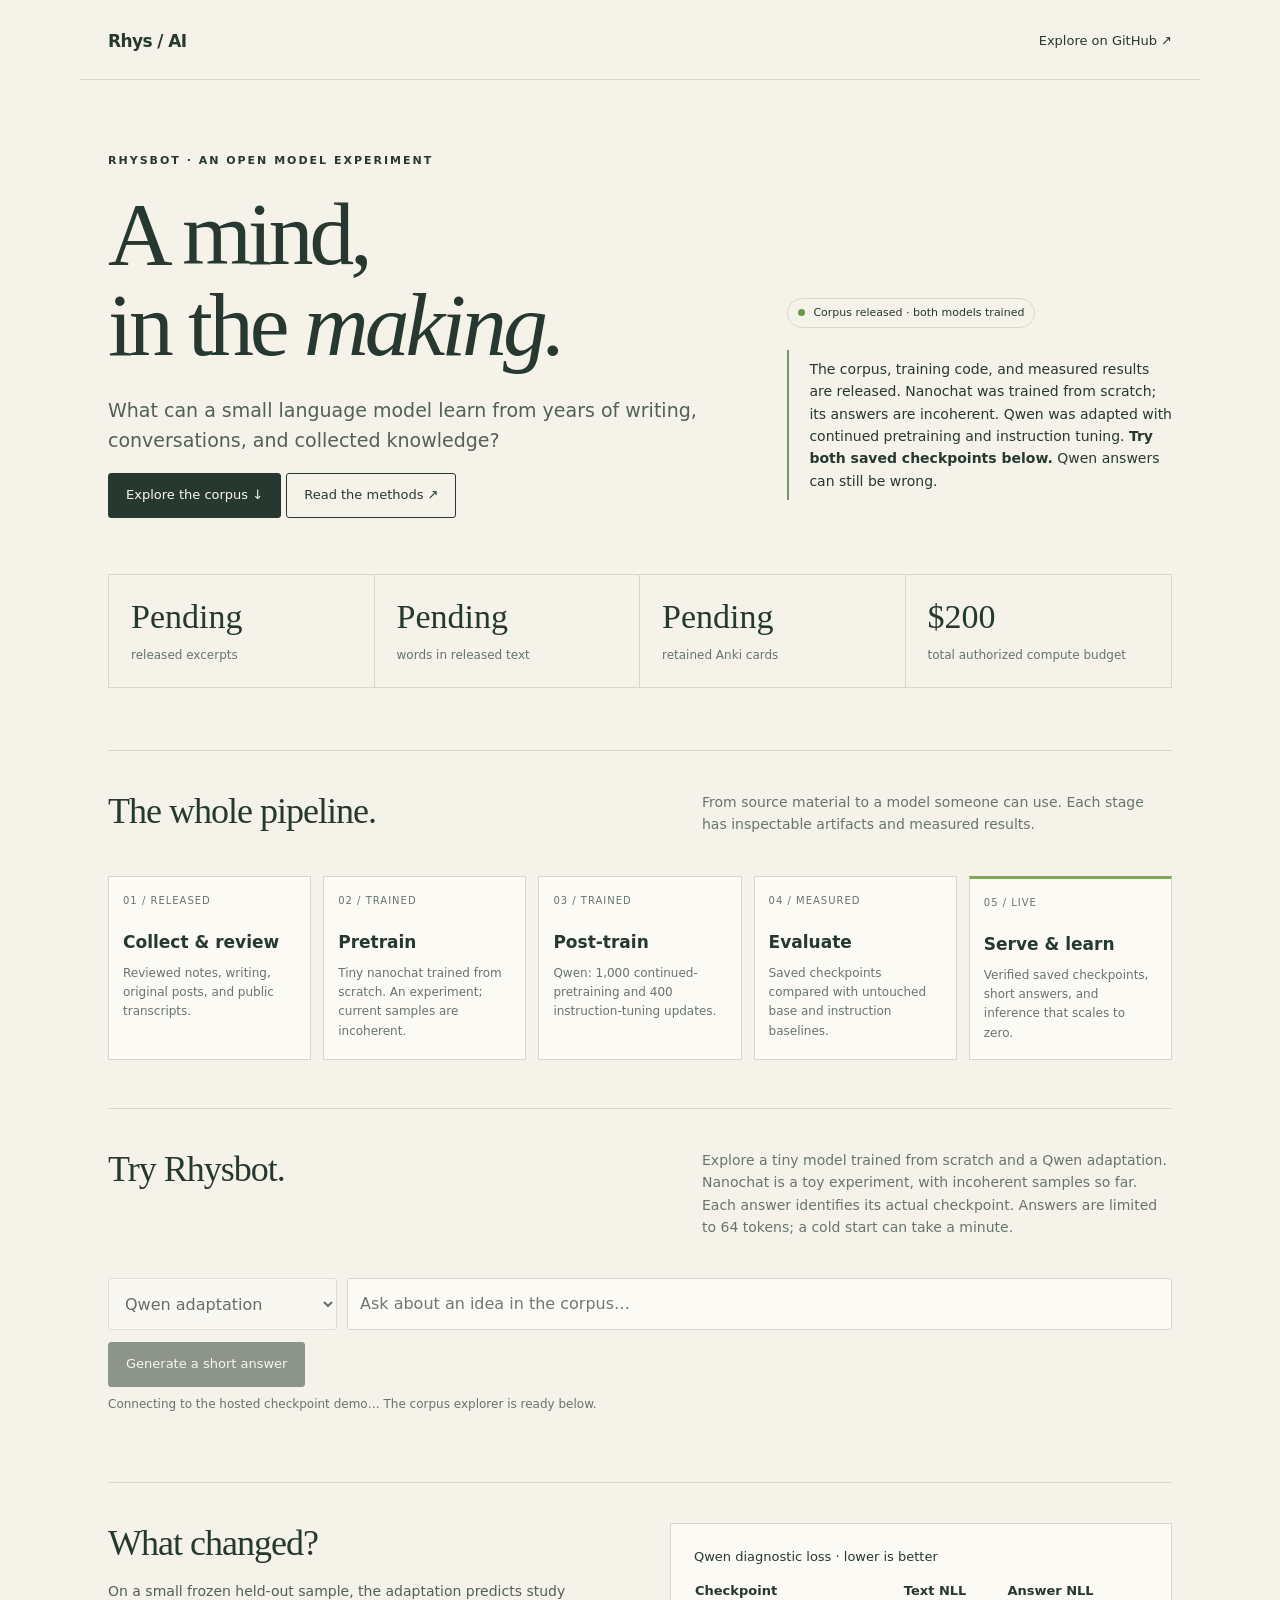
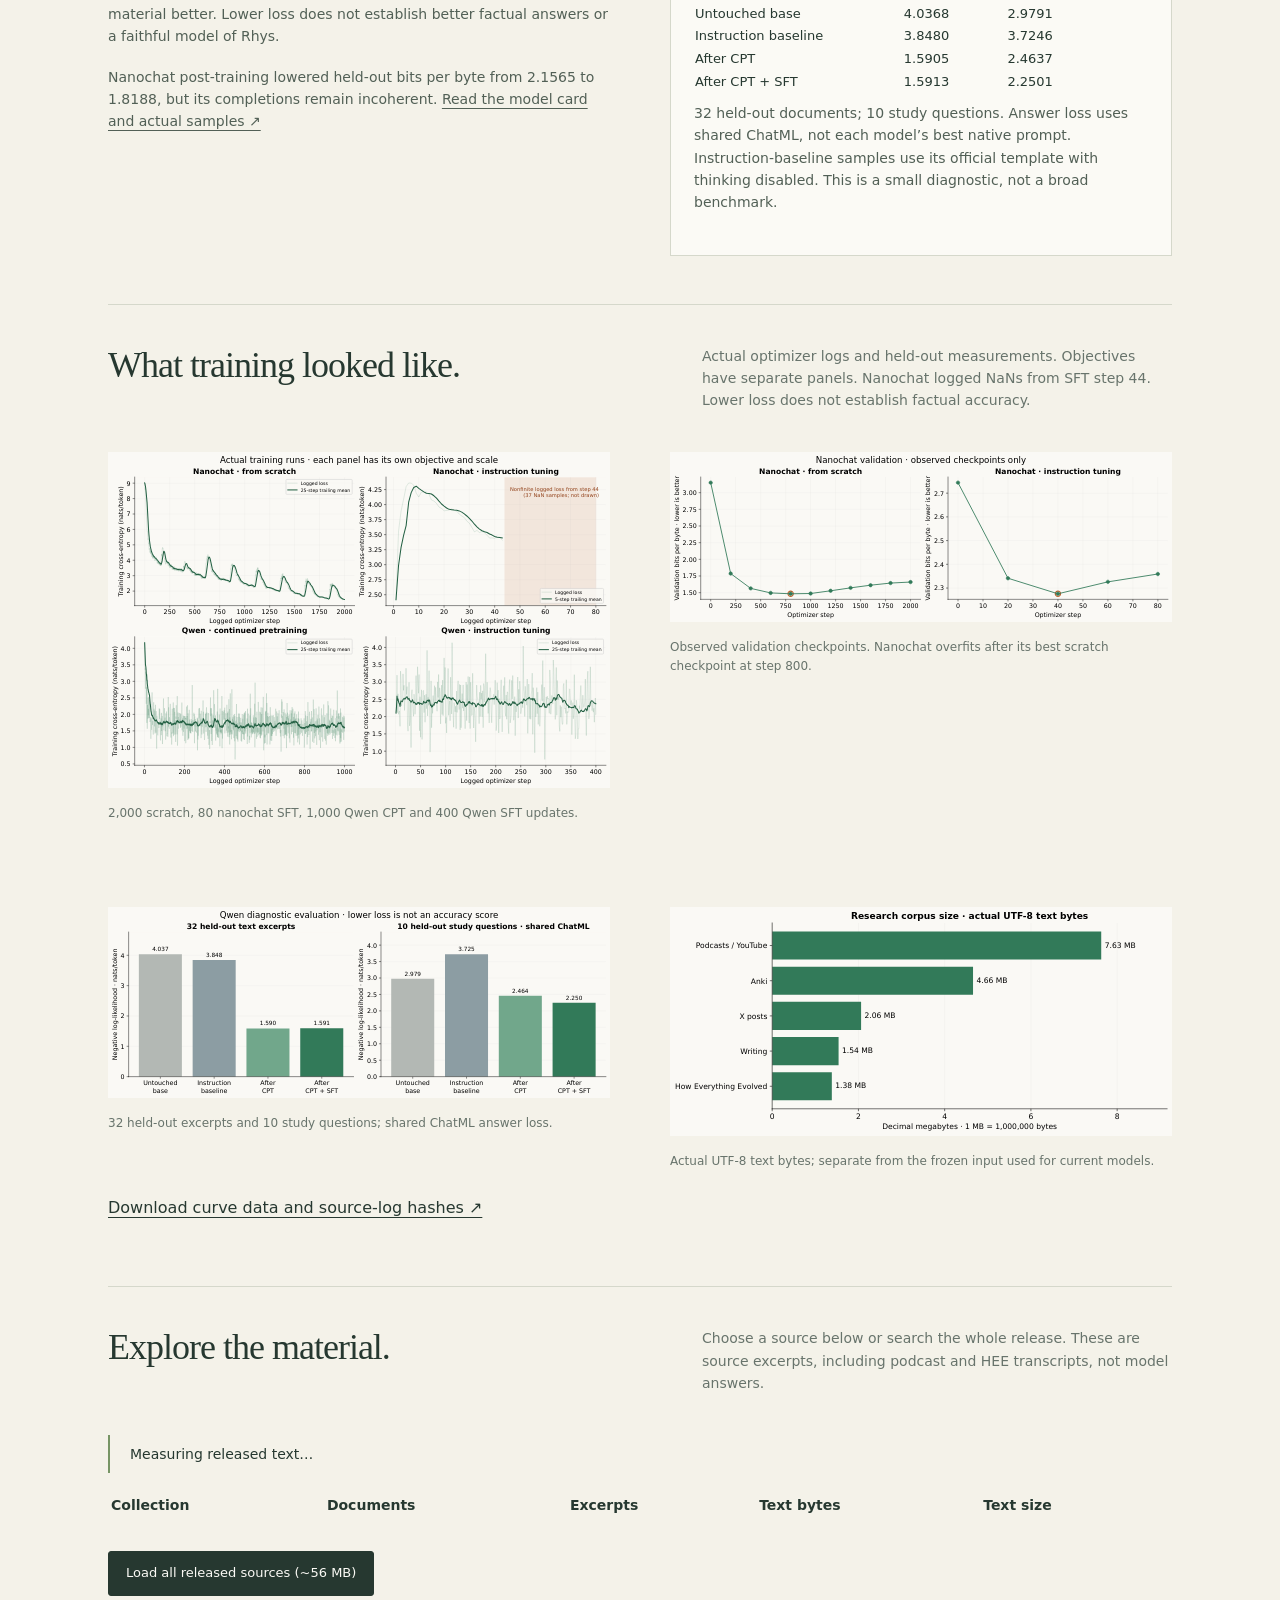
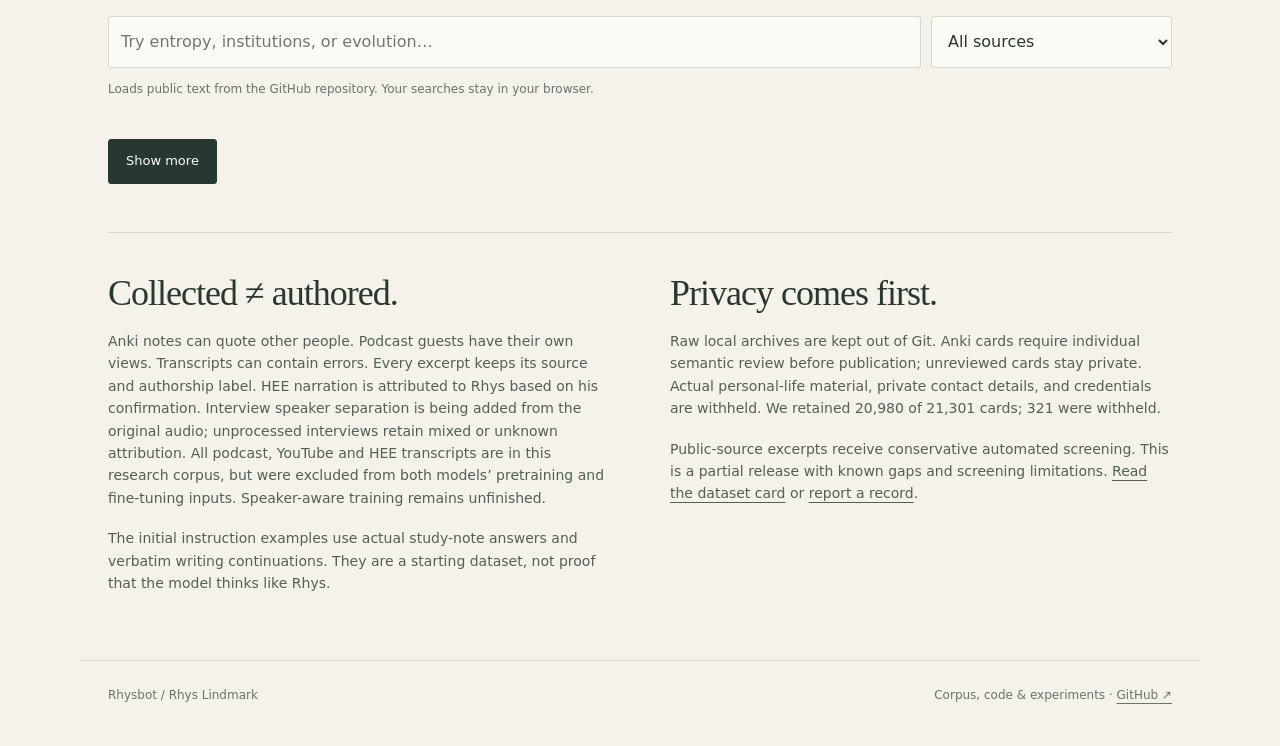
==== site/index.html @ 649ac5be "Publish actual training curves and unified corpus byte explorer" ====
<!doctype html>
<html lang="en"><head><meta charset="utf-8"><meta name="viewport" content="width=device-width,initial-scale=1"><title>Rhysbot — a mind, in the making</title><meta name="description" content="An open experiment in training a small model on Rhys Lindmark's public writing and curated knowledge. Explore the corpus, methods, and progress."><link rel="canonical" href="https://ai.rhyslindmark.com/rhysbot/"><style>
:root{--paper:#f4f2e9;--ink:#263830;--muted:#68746c;--line:#d5d8cb;--accent:#c4ef98;--white:#fbfaf5}*{box-sizing:border-box}body{margin:0;background:var(--paper);color:var(--ink);font:16px/1.6 system-ui,-apple-system,sans-serif}a{color:inherit;text-underline-offset:4px}button,input,select{font:inherit}main,nav,footer{max-width:1120px;margin:auto;padding:0 28px}nav{display:flex;align-items:center;justify-content:space-between;padding-top:28px;padding-bottom:24px;border-bottom:1px solid var(--line)}nav a{text-decoration:none;font-size:13px}nav .brand{font-size:17px;font-weight:700;letter-spacing:-.6px}.eyebrow{font-size:11px;letter-spacing:2px;font-weight:650;text-transform:uppercase}.hero{padding:72px 0 44px;display:grid;grid-template-columns:1.6fr 1fr;gap:64px;align-items:end}h1{font:clamp(54px,7vw,96px)/1.02 Georgia,serif;letter-spacing:-4px;margin:18px 0 24px;font-weight:400}h1 em{font-weight:400}h2{font:36px/1.15 Georgia,serif;letter-spacing:-1px;margin:0 0 16px}h3{font-size:17px;margin:0 0 8px}p{margin:0 0 18px}.intro{font-size:19px;max-width:600px;color:#526056}.note{border-left:2px solid #779565;padding:8px 0 8px 20px;font-size:14px}.pill{display:inline-flex;align-items:center;gap:8px;border:1px solid var(--line);padding:5px 10px;border-radius:99px;font-size:11px}.dot{width:7px;height:7px;background:#68994c;border-radius:50%}.metrics{display:grid;grid-template-columns:repeat(4,1fr);border:1px solid var(--line);margin:12px 0 62px}.metric{padding:22px;border-right:1px solid var(--line)}.metric:last-child{border:0}.number{font:34px/1.2 Georgia,serif;display:block}.caption{font-size:12px;color:var(--muted);margin-top:8px;display:block}.section{border-top:1px solid var(--line);padding:40px 0 48px}.section-head{display:flex;justify-content:space-between;gap:30px;align-items:start;margin-bottom:22px}.section-head p{max-width:470px;color:var(--muted);font-size:14px}.pipeline{display:grid;grid-template-columns:repeat(5,1fr);gap:12px}.step{padding:16px 14px;background:var(--white);border:1px solid var(--line);min-height:145px}.step small{display:block;font-size:10px;letter-spacing:1px;color:var(--muted);margin-bottom:20px}.step p{font-size:12px;color:var(--muted);margin:0}.step.active{border-top:3px solid #7ea85a}.toolbar{display:flex;gap:10px;margin:20px 0 12px}input,select{background:var(--white);color:var(--ink);border:1px solid var(--line);padding:12px;border-radius:3px;min-width:0}input{flex:1}button,.button{border:1px solid var(--ink);border-radius:3px;background:var(--ink);color:var(--white);padding:11px 17px;cursor:pointer;text-decoration:none;display:inline-block;font-size:13px}button:hover,.button:hover{background:#3d5146}.button.secondary{background:transparent;color:var(--ink)}button:disabled{opacity:.5;cursor:default}.results{display:grid;grid-template-columns:repeat(2,1fr);gap:14px}.record{background:var(--white);border:1px solid var(--line);padding:23px;overflow-wrap:anywhere}.record .meta{display:flex;gap:12px;font-size:10px;text-transform:uppercase;letter-spacing:.6px;color:var(--muted);margin-bottom:12px}.record p{font-size:14px;white-space:pre-line}.record .source{font-size:12px}.record details{font-size:12px;color:var(--muted)}.status{font-size:12px;color:var(--muted);margin:8px 0 20px}.two-col{display:grid;grid-template-columns:1fr 1fr;gap:60px}.two-col p,.two-col li{font-size:14px;color:#526056}ul{padding-left:20px}footer{padding-top:25px;padding-bottom:40px;border-top:1px solid var(--line);font-size:12px;color:var(--muted);display:flex;justify-content:space-between;gap:20px}:focus-visible{outline:3px solid #91b573;outline-offset:3px}@media(max-width:700px){main,nav,footer{padding-left:20px;padding-right:20px}.hero{grid-template-columns:1fr;gap:24px;padding-top:40px}h1{letter-spacing:-2.5px}.metrics{grid-template-columns:1fr 1fr;margin-bottom:40px}.metric:nth-child(2){border:0}.metric:nth-child(-n+2){border-bottom:1px solid var(--line)}.pipeline{grid-template-columns:1fr 1fr}.section-head,.two-col{display:block}.two-col>div+div{margin-top:28px}.results{grid-template-columns:1fr}.toolbar{flex-wrap:wrap}.toolbar input{flex-basis:100%}.step{min-height:120px}.section{padding-top:30px}footer{flex-direction:column}}
</style></head><body>
<nav><a class="brand" href="https://ai.rhyslindmark.com/">Rhys / AI</a><a href="https://github.com/Rhys-Lindmark/rhysbot">Explore on GitHub ↗</a></nav>
<main>
<section class="hero"><div><div class="eyebrow">Rhysbot · an open model experiment</div><h1>A mind,<br>in the <em>making.</em></h1><p class="intro">What can a small language model learn from years of writing, conversations, and collected knowledge?</p><a class="button" href="#corpus">Explore the corpus ↓</a> <a class="button secondary" href="https://github.com/Rhys-Lindmark/rhysbot/blob/main/docs/DATASET_CARD.md">Read the methods ↗</a></div><div><span class="pill"><span class="dot"></span> Corpus released · both models trained</span><p class="note" style="margin-top:22px">The corpus, training code, and measured results are released. Nanochat was trained from scratch; its answers are incoherent. Qwen was adapted with continued pretraining and instruction tuning. <strong>Try both saved checkpoints below.</strong> Qwen answers can still be wrong.</p></div></section>
<div class="metrics" aria-label="Released corpus statistics"><div class="metric"><span class="number" id="records">—</span><span class="caption">released excerpts</span></div><div class="metric"><span class="number" id="words">—</span><span class="caption">words in released text</span></div><div class="metric"><span class="number" id="anki">—</span><span class="caption">retained Anki cards</span></div><div class="metric"><span class="number">$200</span><span class="caption">total authorized compute budget</span></div></div>
<section class="section"><div class="section-head"><h2>The whole pipeline.</h2><p>From source material to a model someone can use. Each stage has inspectable artifacts and measured results.</p></div><div class="pipeline"><div class="step"><small>01 / RELEASED</small><h3>Collect & review</h3><p>Reviewed notes, writing, original posts, and public transcripts.</p></div><div class="step"><small>02 / TRAINED</small><h3>Pretrain</h3><p>Tiny nanochat trained from scratch. An experiment; current samples are incoherent.</p></div><div class="step"><small>03 / TRAINED</small><h3>Post-train</h3><p>Qwen: 1,000 continued-pretraining and 400 instruction-tuning updates.</p></div><div class="step"><small>04 / MEASURED</small><h3>Evaluate</h3><p>Saved checkpoints compared with untouched base and instruction baselines.</p></div><div class="step active"><small>05 / LIVE</small><h3>Serve & learn</h3><p>Verified saved checkpoints, short answers, and inference that scales to zero.</p></div></div></section>
<section class="section" id="rhysbot-demo"><div class="section-head"><h2>Try Rhysbot.</h2><p>Explore a tiny model trained from scratch and a Qwen adaptation. Nanochat is a toy experiment, with incoherent samples so far. Each answer identifies its actual checkpoint. Answers are limited to 64 tokens; a cold start can take a minute.</p></div><form id="demo-form"><div class="toolbar"><select id="demo-model" aria-label="Choose model" disabled><option value="qwen">Qwen adaptation</option><option value="nanochat">Nanochat from scratch</option></select><input id="demo-prompt" aria-label="Your question for Rhysbot" placeholder="Ask about an idea in the corpus…" disabled></div><div id="rhysbot-verification"></div><button id="demo-send" type="submit" disabled>Generate a short answer</button></form><p id="demo-status" class="status" role="status" aria-live="polite">Connecting to the hosted checkpoint demo… The corpus explorer is ready below.</p><article id="demo-result" class="record" hidden><p id="demo-answer"></p><p id="demo-identity" class="caption"></p><details><summary>Checkpoint &amp; timing</summary><p id="demo-provenance"></p></details></article></section>
<section class="section two-col" id="evaluation"><div><h2>What changed?</h2><p>On a small frozen held-out sample, the adaptation predicts study material better. Lower loss does not establish better factual answers or a faithful model of Rhys.</p><p>Nanochat post-training lowered held-out bits per byte from 2.1565 to 1.8188, but its completions remain incoherent. <a href="https://github.com/Rhys-Lindmark/rhysbot/blob/main/docs/MODEL_CARD.md">Read the model card and actual samples ↗</a></p></div><div class="record"><table style="width:100%;text-align:left;border-collapse:collapse;font-size:13px"><caption style="text-align:left;margin-bottom:12px">Qwen diagnostic loss · lower is better</caption><thead><tr><th>Checkpoint</th><th>Text NLL</th><th>Answer NLL</th></tr></thead><tbody><tr><td>Untouched base</td><td>4.0368</td><td>2.9791</td></tr><tr><td>Instruction baseline</td><td>3.8480</td><td>3.7246</td></tr><tr><td>After CPT</td><td>1.5905</td><td>2.4637</td></tr><tr><td>After CPT + SFT</td><td>1.5913</td><td>2.2501</td></tr></tbody></table><p class="caption">32 held-out documents; 10 study questions. Answer loss uses shared ChatML, not each model’s best native prompt. Instruction-baseline samples use its official template with thinking disabled. This is a small diagnostic, not a broad benchmark.</p></div></section>
<section class="section" id="training-graphs"><div class="section-head"><h2>What training looked like.</h2><p>Actual optimizer logs and held-out measurements. Objectives have separate panels. Nanochat logged NaNs from SFT step 44. Lower loss does not establish factual accuracy.</p></div><div class="two-col"><figure style="margin:0 0 24px"><a href="charts/training-loss.svg"><img src="charts/training-loss.svg" alt="Actual training loss across scratch, continued pretraining and instruction tuning" loading="lazy" style="width:100%;height:auto"></a><figcaption class="caption">2,000 scratch, 80 nanochat SFT, 1,000 Qwen CPT and 400 Qwen SFT updates.</figcaption></figure><figure style="margin:0 0 24px"><a href="charts/nanochat-validation.svg"><img src="charts/nanochat-validation.svg" alt="Nanochat validation loss worsening after step 800" loading="lazy" style="width:100%;height:auto"></a><figcaption class="caption">Observed validation checkpoints. Nanochat overfits after its best scratch checkpoint at step 800.</figcaption></figure><figure style="margin:0 0 24px"><a href="charts/qwen-evaluation.svg"><img src="charts/qwen-evaluation.svg" alt="Qwen held-out prediction losses across four checkpoints" loading="lazy" style="width:100%;height:auto"></a><figcaption class="caption">32 held-out excerpts and 10 study questions; shared ChatML answer loss.</figcaption></figure><figure style="margin:0 0 24px"><a href="charts/corpus-bytes.svg"><img src="charts/corpus-bytes.svg" alt="Research corpus size by collection" loading="lazy" style="width:100%;height:auto"></a><figcaption class="caption">Actual UTF-8 text bytes; separate from the frozen input used for current models.</figcaption></figure></div><p><a href="https://github.com/Rhys-Lindmark/rhysbot/blob/main/results/training-curves.json">Download curve data and source-log hashes ↗</a></p></section><section class="section" id="corpus"><div class="section-head"><h2>Explore the material.</h2><p>Choose a source below or search the whole release. These are source excerpts, including podcast and HEE transcripts, not model answers.</p></div><p id="corpus-byte-summary" class="note">Measuring released text…</p><div style="overflow-x:auto"><table style="width:100%;text-align:left;font-size:14px"><thead><tr><th>Collection</th><th>Documents</th><th>Excerpts</th><th>Text bytes</th><th>Text size</th></tr></thead><tbody id="corpus-byte-table"></tbody></table></div><div id="source-links" class="toolbar" style="flex-wrap:wrap" aria-label="Browse corpus by source"></div><button id="load">Load all released sources (~56 MB)</button><div class="toolbar"><input id="query" type="search" aria-label="Search released corpus" placeholder="Try entropy, institutions, or evolution…" disabled><select id="source" aria-label="Filter by source"><option value="">All sources</option><option value="anki">Anki</option><option value="writing">Writing</option><option value="hee">How Everything Evolved</option><option value="podcasts_youtube">Podcasts / YouTube</option><option value="x">X posts</option></select></div><p id="search-status" class="status" role="status" aria-live="polite">Loads public text from the GitHub repository. Your searches stay in your browser.</p><div id="results" class="results"></div><button id="more" hidden style="margin-top:20px">Show more</button></section>
<section class="section two-col"><div><h2>Collected ≠ authored.</h2><p>Anki notes can quote other people. Podcast guests have their own views. Transcripts can contain errors. Every excerpt keeps its source and authorship label. HEE narration is attributed to Rhys based on his confirmation. Interview speaker separation is being added from the original audio; unprocessed interviews retain mixed or unknown attribution. All podcast, YouTube and HEE transcripts are in this research corpus, but were excluded from both models’ pretraining and fine-tuning inputs. Speaker-aware training remains unfinished.</p><p>The initial instruction examples use actual study-note answers and verbatim writing continuations. They are a starting dataset, not proof that the model thinks like Rhys.</p></div><div><h2>Privacy comes first.</h2><p>Raw local archives are kept out of Git. Anki cards require individual semantic review before publication; unreviewed cards stay private. Actual personal-life material, private contact details, and credentials are withheld. We retained 20,980 of 21,301 cards; 321 were withheld.</p><p>Public-source excerpts receive conservative automated screening. This is a partial release with known gaps and screening limitations. <a href="https://github.com/Rhys-Lindmark/rhysbot/blob/main/docs/DATASET_CARD.md">Read the dataset card</a> or <a href="https://github.com/Rhys-Lindmark/rhysbot/issues">report a record</a>.</p></div></section>
</main><footer><span>Rhysbot / Rhys Lindmark</span><span>Corpus, code & experiments · <a href="https://github.com/Rhys-Lindmark/rhysbot">GitHub ↗</a></span></footer>
<script type="module">
const base='https://raw.githubusercontent.com/Rhys-Lindmark/rhysbot/main/data/public/';
const $=s=>document.querySelector(s),format=n=>new Intl.NumberFormat('en-US').format(n);
fetch(base+'stats.json').then(r=>{if(!r.ok)throw Error('stats');return r.json()}).then(s=>{$('#corpus-byte-summary').textContent=format(s.text_utf8_bytes)+' UTF-8 text bytes ('+megabytes(s.text_utf8_bytes)+'). Download: '+format(s.corpus_jsonl_bytes)+' JSONL bytes ('+megabytes(s.corpus_jsonl_bytes)+'), including metadata. Media and model weights are separate. 1 MB = 1,000,000 bytes.';for(const type of sourceOrder){const m=s.collection_metrics?.[type];if(!m)continue;const tr=document.createElement('tr');for(const value of [names[type],format(m.documents),format(m.excerpts),format(m.text_utf8_bytes),megabytes(m.text_utf8_bytes)])addText(tr,'td',value);$('#corpus-byte-table').append(tr)}$('#records').textContent=format(s.records);$('#words').textContent=format(s.words);$('#anki').textContent=format(s.retained_anki_cards_before_text_deduplication??s.by_source.anki??0);for(const type of sourceOrder){const a=addText($('#source-links'),'a',names[type]+' · '+megabytes(s.collection_metrics?.[type]?.text_utf8_bytes||0),'button secondary');a.href='?source='+encodeURIComponent(type)+'#corpus';a.addEventListener('click',event=>{if(event.button!==0||event.metaKey||event.ctrlKey||event.shiftKey||event.altKey)return;event.preventDefault();$('#source').value=type;updateSourceURL();loadCorpus();$('#corpus').scrollIntoView({block:'start'})})}for(const option of $('#source').options)if(option.value in names)option.textContent=names[option.value]+' · '+megabytes(s.collection_metrics?.[option.value]?.text_utf8_bytes||0)}).catch(()=>{$('#records').textContent='Pending';$('#words').textContent='Pending';$('#anki').textContent='Pending'});
let rows=[],matches=[],shown=0,loadingCorpus=null;
const names={anki:'Anki',writing:'Writing',hee:'How Everything Evolved',podcasts_youtube:'Podcasts / YouTube',x:'X posts'};
const sourceNames={anki:'Anki',substack:'Substack',linked_writing:'Linked writing',hee_transcript:'HEE narration',youtube_transcript:'YouTube captions',podcast_transcript:'Podcast audio ASR',x:'X'};
const sourceAliases={substack:'writing',linked_writing:'writing',hee_transcript:'hee',youtube_transcript:'podcasts_youtube',podcast_transcript:'podcasts_youtube',anki:'anki',x:'x'};
const rowCollection=r=>r.collection||sourceAliases[r.source_type];
const megabytes=n=>(n/1000000).toFixed(2)+' MB';
const sourceOrder=['writing','podcasts_youtube','hee','x','anki'];
function updateSourceURL(){const u=new URL(location.href);if($('#source').value)u.searchParams.set('source',$('#source').value);else u.searchParams.delete('source');u.hash='corpus';history.replaceState(null,'',u)}
function allSourcePreview(records){const first=new Map();for(const r of records)if(!first.has(rowCollection(r)))first.set(rowCollection(r),r);const preview=sourceOrder.filter(t=>first.has(t)).map(t=>first.get(t)),ids=new Set(preview.map(r=>r.id));return preview.concat(records.filter(r=>!ids.has(r.id)))}
function addText(parent,tag,text,cls){const n=document.createElement(tag);n.textContent=text;if(cls)n.className=cls;parent.append(n);return n}
function render(){const end=Math.min(shown+12,matches.length);for(const r of matches.slice(shown,end)){const card=document.createElement('article');card.className='record';const meta=document.createElement('div');meta.className='meta';addText(meta,'span',names[rowCollection(r)]||r.source_type);addText(meta,'span',r.published_at?.slice(0,10)||'Date unavailable');card.append(meta);addText(card,'h3',r.title);addText(card,'p',r.text.length>550?r.text.slice(0,550)+'…':r.text);if(r.text.length>550){const details=document.createElement('details');addText(details,'summary','Read full excerpt');addText(details,'p',r.text);card.append(details)}addText(card,'p',r.authorship.replaceAll('_',' ')+' · '+(sourceNames[r.source_type]||r.source_type),'caption');if(r.source_url){try{const u=new URL(r.source_url);if(['https:','http:'].includes(u.protocol)){const a=addText(card,'a','Original source ↗','source');a.href=u.href;a.target='_blank';a.rel='noopener noreferrer'}}catch{}}else addText(card,'span','Reviewed local study note','source');$('#results').append(card)}shown=end;$('#more').hidden=shown>=matches.length;$('#search-status').textContent=`${format(matches.length)} matching excerpts · showing ${format(shown)}. Searches stay in this browser.`}
function search(){const q=$('#query').value.toLowerCase().trim(),source=$('#source').value;matches=rows.filter(r=>(!source||rowCollection(r)===source)&&(!q||(r.title+' '+r.text).toLowerCase().includes(q)));if(!source)matches=allSourcePreview(matches);shown=0;$('#results').replaceChildren();render()}
async function loadCorpus(){if(rows.length){search();return}if(loadingCorpus)return loadingCorpus;const b=$('#load');b.disabled=true;b.textContent='Loading…';$('#search-status').textContent='Loading the public release (~56 MB). Then you can switch sources without downloading it again.';loadingCorpus=(async()=>{try{const response=await fetch(base+'corpus.jsonl');if(!response.ok)throw Error('HTTP '+response.status);rows=(await response.text()).trim().split('\n').filter(Boolean).map(JSON.parse);$('#query').disabled=false;b.hidden=true;search()}catch(e){b.disabled=false;b.textContent='Retry loading corpus';$('#search-status').textContent='Could not load the release. You can also download it from GitHub.'}finally{loadingCorpus=null}})();return loadingCorpus}
$('#load').addEventListener('click',loadCorpus);
let timer;$('#query').addEventListener('input',()=>{clearTimeout(timer);timer=setTimeout(search,150)});$('#source').addEventListener('change',()=>{updateSourceURL();loadCorpus()});
const rawSource=new URLSearchParams(location.search).get('source'),requestedSource=sourceAliases[rawSource]||rawSource;if(sourceOrder.includes(requestedSource)){$('#source').value=requestedSource;loadCorpus()}$('#more').addEventListener('click',render);

// Model availability comes only from the configured checkpoint backend.
let demoConfig=null,demoWidget=null,demoToken=null,demoBusy=false;
async function pollAvailability(){for(let attempt=0;attempt<3;attempt++){await new Promise(resolve=>setTimeout(resolve,10000));try{const response=await fetch('/api/rhysbot?status=1',{cache:'no-store'});if(!response.ok)break;const value=await response.json();if(value.state==='available'){$('#demo-status').textContent='The model is available. Submit your question again with a fresh verification.';return}if(value.state==='recovery_required'){$('#demo-status').textContent='The model needs an operator recovery check. Repeated retries will not help.';return}}catch{break}}$('#demo-status').textContent='Another request is still running, or availability could not be checked. Your question was not queued. Try again later.'}
function demoReady(){ $('#demo-send').disabled=demoBusy||!demoToken||!demoConfig }
function resetVerification(){demoToken=null;demoReady();if(demoWidget!==null&&window.turnstile)window.turnstile.reset(demoWidget)}
async function configureDemo(){try{const response=await fetch('/api/rhysbot',{cache:'no-store'});if(!response.ok)return;const config=await response.json();if(!Array.isArray(config.enabled_models)||!config.enabled_models.length||config.enabled_models.some(x=>!['nanochat','qwen'].includes(x))||typeof config.turnstile_site_key!=='string'||!config.turnstile_site_key)return;demoConfig=config;for(const option of $('#demo-model').options)option.disabled=!config.enabled_models.includes(option.value);$('#demo-model').value=config.enabled_models.includes('qwen')?'qwen':config.enabled_models[0];$('#demo-model').disabled=false;$('#demo-prompt').disabled=false;$('#demo-status').textContent='Questions are sent to the hosted model. This app does not store chat history. Answers may be incorrect.';const script=document.createElement('script');script.src='https://challenges.cloudflare.com/turnstile/v0/api.js?render=explicit';script.async=true;script.onload=()=>{demoWidget=window.turnstile.render('#rhysbot-verification',{sitekey:config.turnstile_site_key,action:'rhysbot_generate',callback:token=>{demoToken=token;demoReady()},'expired-callback':()=>{demoToken=null;demoReady()},'error-callback':()=>{demoToken=null;demoReady();$('#demo-status').textContent='Verification is unavailable. Please try again later.'}})};script.onerror=()=>{$('#demo-status').textContent='Verification could not load. Please try again later.'};document.head.append(script)}catch{}}
$('#demo-form').addEventListener('submit',async event=>{event.preventDefault();if(demoBusy||!demoConfig||!demoToken)return;const prompt=$('#demo-prompt').value.trim();if(!prompt||new TextEncoder().encode(prompt).length>1600){$('#demo-status').textContent='Enter a question of up to 1,600 UTF-8 bytes.';return}demoBusy=true;demoReady();$('#demo-result').hidden=true;$('#demo-status').textContent='Generating from the saved checkpoint. A cold start can take a few minutes…';const controller=new AbortController(),timeout=setTimeout(()=>controller.abort(),250000);try{const response=await fetch('/api/rhysbot',{method:'POST',headers:{'Content-Type':'application/json'},body:JSON.stringify({model:$('#demo-model').value,prompt,max_new_tokens:64,verification_token:demoToken}),signal:controller.signal});const result=await response.json();if(!response.ok||result.ok!==true){$('#demo-status').textContent=response.status===429?'The demo request limit has been reached. Please try later.':result.error==='execution_uncertain_operator_check_required'?'The model needs an operator recovery check. Repeated retries will not help.':response.status===409?'Another request is running. Checking availability; your question has not been queued…':'The model demo is unavailable. Please try again later.';if(response.status===409)await pollAvailability();return}$('#demo-answer').textContent=result.text;$('#demo-identity').textContent=result.identity;$('#demo-provenance').textContent=`${result.checkpoint_run_id} · weights ${result.weights_sha256.slice(0,12)} · ${result.output_tokens} tokens · ${result.latency_seconds.toFixed(1)} seconds`;$('#demo-result').hidden=false;$('#demo-status').textContent='Generated from the named checkpoint. Compare the answer with the original sources below.'}catch{$('#demo-status').textContent='No answer was received. The request will not be retried automatically.'}finally{clearTimeout(timeout);demoBusy=false;resetVerification()}});
configureDemo();
</script></body></html>
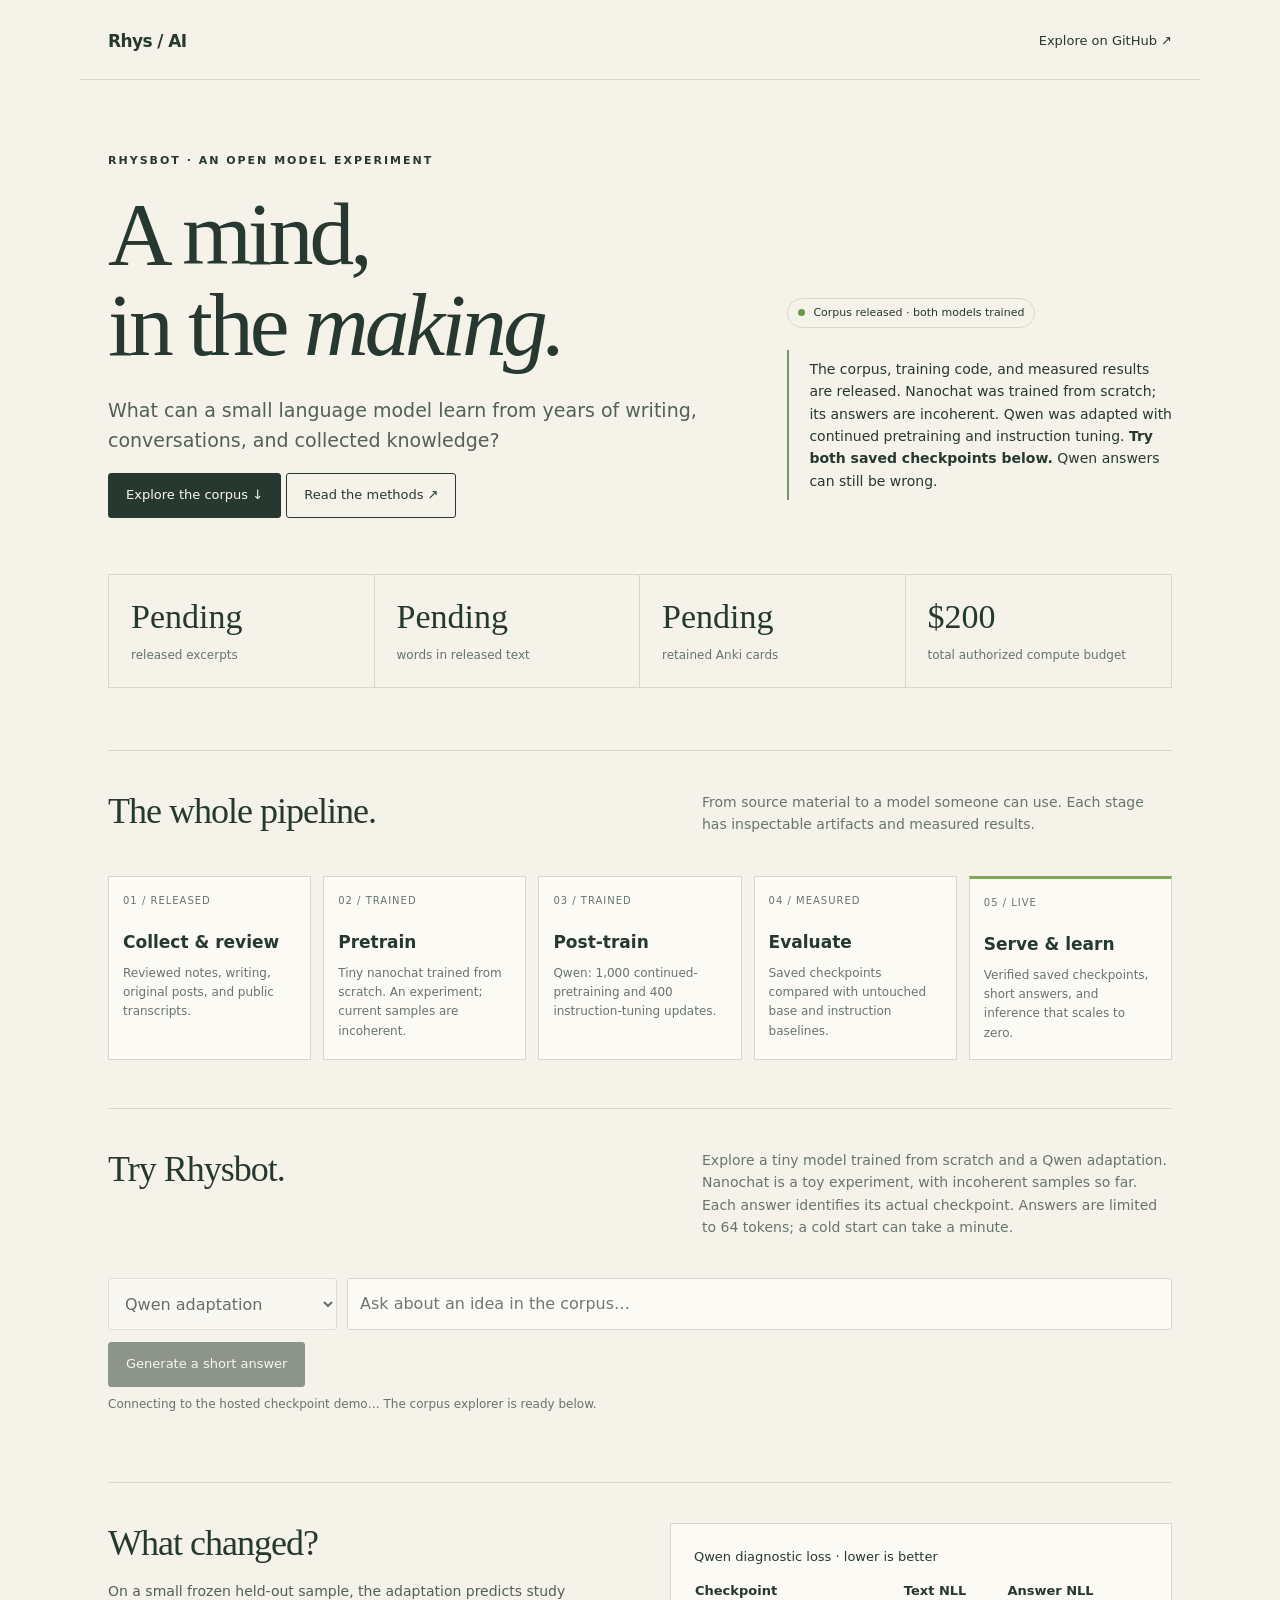
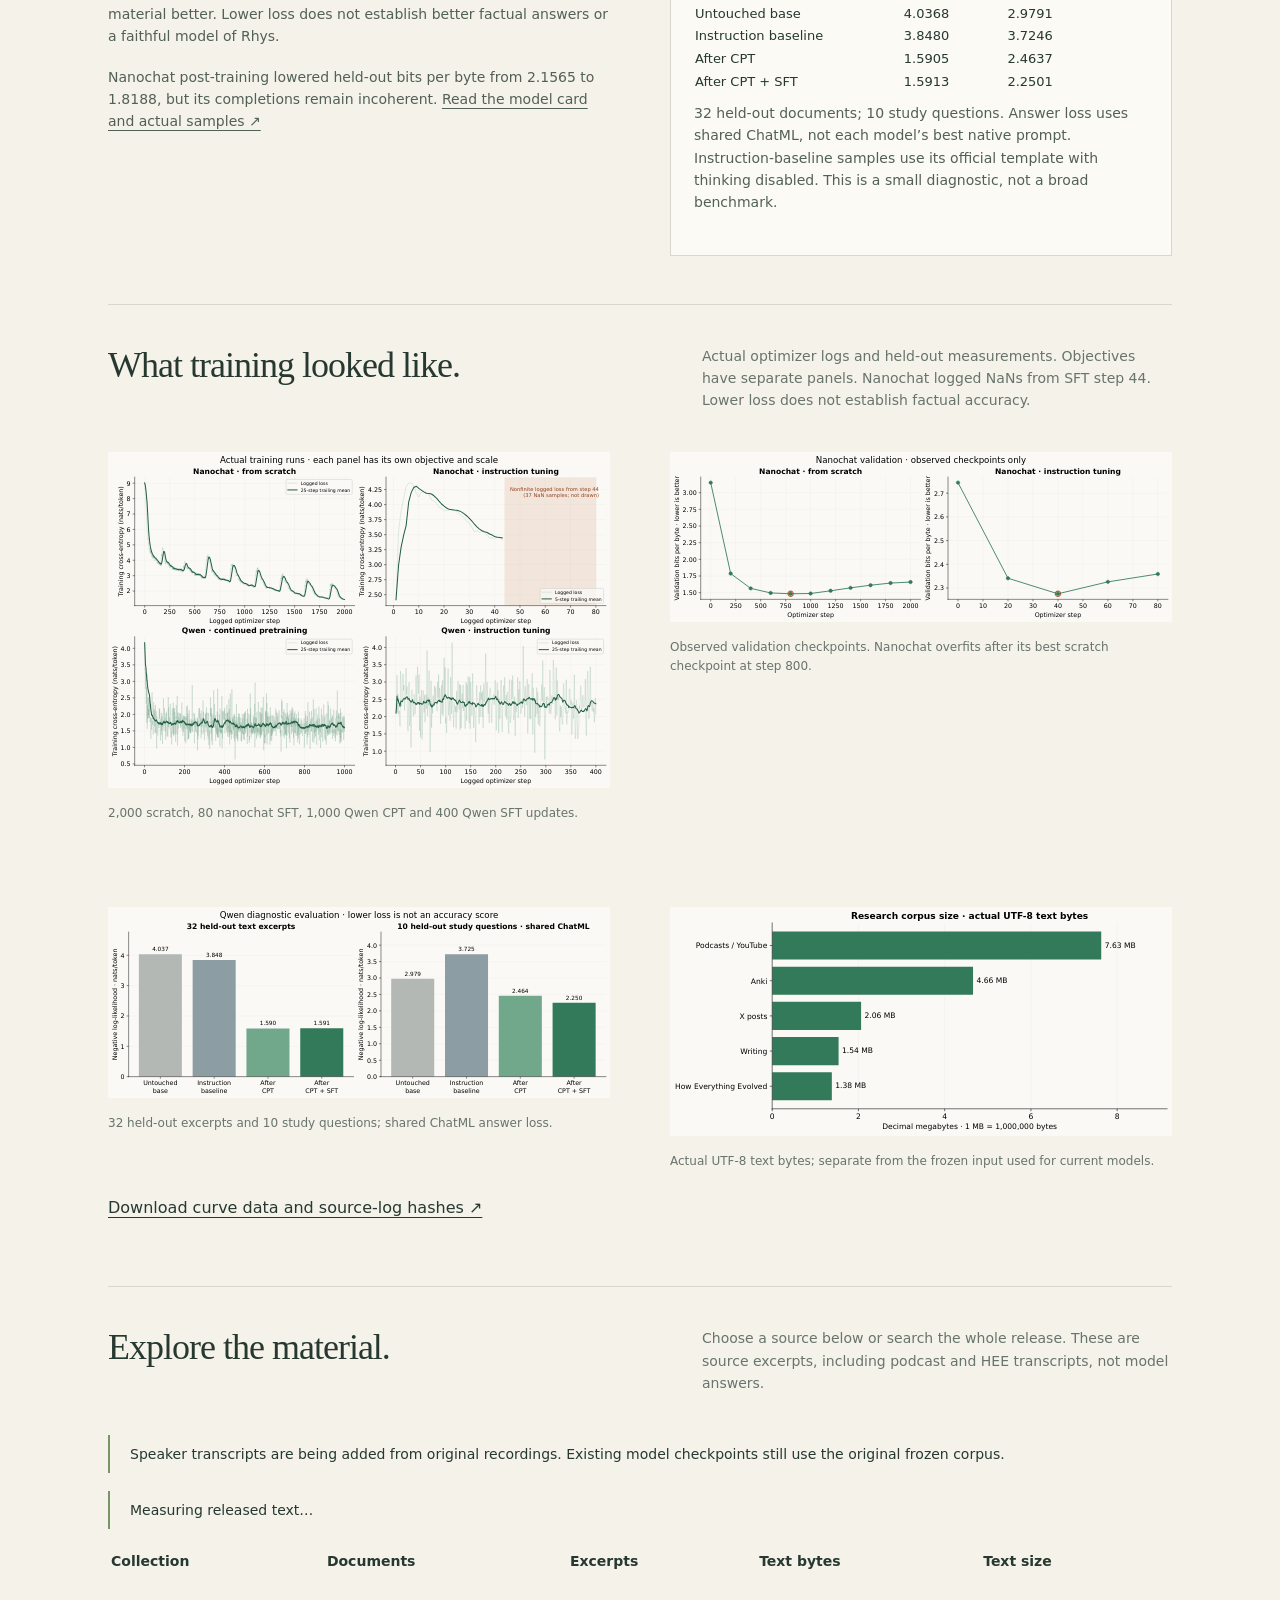
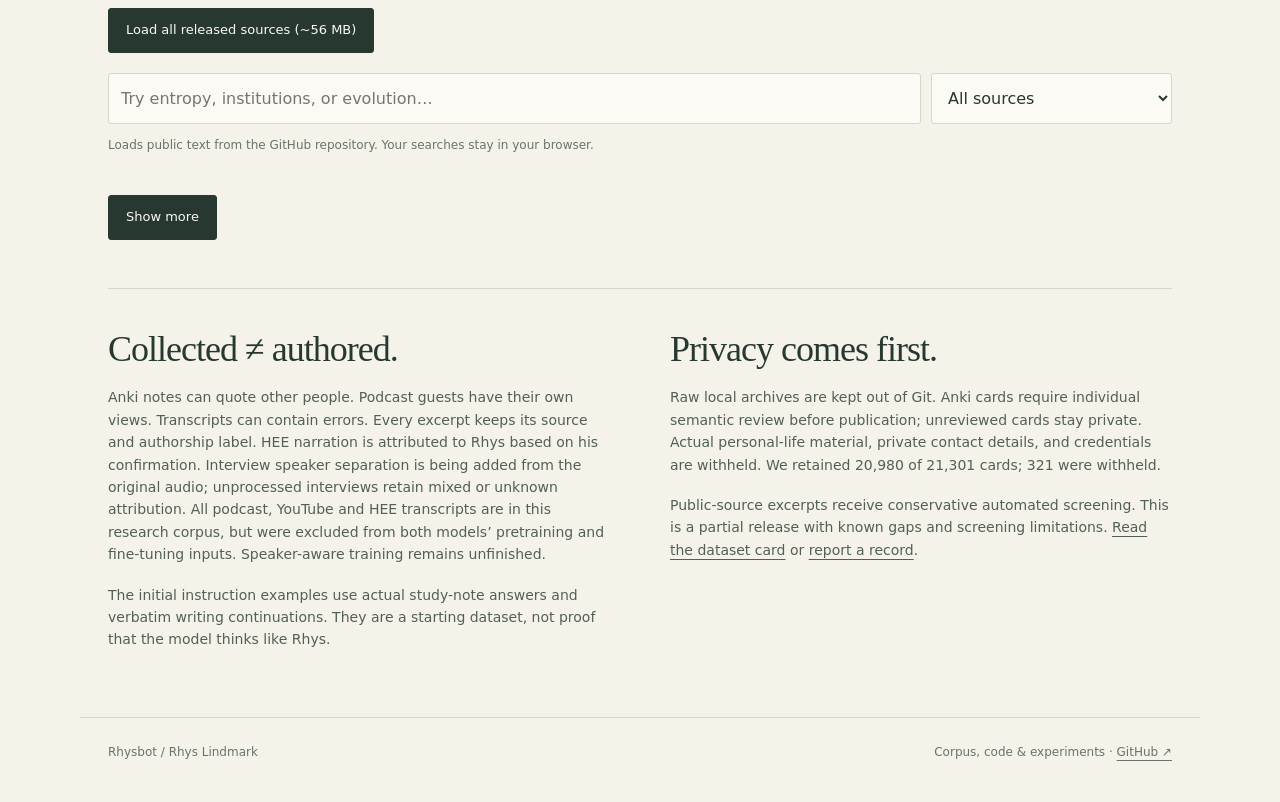
==== commit 094f8729: "Trust the provider artifact mount while rejecting staged media redirects" ====
--- a/site/index.html
+++ b/site/index.html
@@ -9,13 +9,13 @@
 <section class="section"><div class="section-head"><h2>The whole pipeline.</h2><p>From source material to a model someone can use. Each stage has inspectable artifacts and measured results.</p></div><div class="pipeline"><div class="step"><small>01 / RELEASED</small><h3>Collect & review</h3><p>Reviewed notes, writing, original posts, and public transcripts.</p></div><div class="step"><small>02 / TRAINED</small><h3>Pretrain</h3><p>Tiny nanochat trained from scratch. An experiment; current samples are incoherent.</p></div><div class="step"><small>03 / TRAINED</small><h3>Post-train</h3><p>Qwen: 1,000 continued-pretraining and 400 instruction-tuning updates.</p></div><div class="step"><small>04 / MEASURED</small><h3>Evaluate</h3><p>Saved checkpoints compared with untouched base and instruction baselines.</p></div><div class="step active"><small>05 / LIVE</small><h3>Serve & learn</h3><p>Verified saved checkpoints, short answers, and inference that scales to zero.</p></div></div></section>
 <section class="section" id="rhysbot-demo"><div class="section-head"><h2>Try Rhysbot.</h2><p>Explore a tiny model trained from scratch and a Qwen adaptation. Nanochat is a toy experiment, with incoherent samples so far. Each answer identifies its actual checkpoint. Answers are limited to 64 tokens; a cold start can take a minute.</p></div><form id="demo-form"><div class="toolbar"><select id="demo-model" aria-label="Choose model" disabled><option value="qwen">Qwen adaptation</option><option value="nanochat">Nanochat from scratch</option></select><input id="demo-prompt" aria-label="Your question for Rhysbot" placeholder="Ask about an idea in the corpus…" disabled></div><div id="rhysbot-verification"></div><button id="demo-send" type="submit" disabled>Generate a short answer</button></form><p id="demo-status" class="status" role="status" aria-live="polite">Connecting to the hosted checkpoint demo… The corpus explorer is ready below.</p><article id="demo-result" class="record" hidden><p id="demo-answer"></p><p id="demo-identity" class="caption"></p><details><summary>Checkpoint &amp; timing</summary><p id="demo-provenance"></p></details></article></section>
 <section class="section two-col" id="evaluation"><div><h2>What changed?</h2><p>On a small frozen held-out sample, the adaptation predicts study material better. Lower loss does not establish better factual answers or a faithful model of Rhys.</p><p>Nanochat post-training lowered held-out bits per byte from 2.1565 to 1.8188, but its completions remain incoherent. <a href="https://github.com/Rhys-Lindmark/rhysbot/blob/main/docs/MODEL_CARD.md">Read the model card and actual samples ↗</a></p></div><div class="record"><table style="width:100%;text-align:left;border-collapse:collapse;font-size:13px"><caption style="text-align:left;margin-bottom:12px">Qwen diagnostic loss · lower is better</caption><thead><tr><th>Checkpoint</th><th>Text NLL</th><th>Answer NLL</th></tr></thead><tbody><tr><td>Untouched base</td><td>4.0368</td><td>2.9791</td></tr><tr><td>Instruction baseline</td><td>3.8480</td><td>3.7246</td></tr><tr><td>After CPT</td><td>1.5905</td><td>2.4637</td></tr><tr><td>After CPT + SFT</td><td>1.5913</td><td>2.2501</td></tr></tbody></table><p class="caption">32 held-out documents; 10 study questions. Answer loss uses shared ChatML, not each model’s best native prompt. Instruction-baseline samples use its official template with thinking disabled. This is a small diagnostic, not a broad benchmark.</p></div></section>
-<section class="section" id="training-graphs"><div class="section-head"><h2>What training looked like.</h2><p>Actual optimizer logs and held-out measurements. Objectives have separate panels. Nanochat logged NaNs from SFT step 44. Lower loss does not establish factual accuracy.</p></div><div class="two-col"><figure style="margin:0 0 24px"><a href="charts/training-loss.svg"><img src="charts/training-loss.svg" alt="Actual training loss across scratch, continued pretraining and instruction tuning" loading="lazy" style="width:100%;height:auto"></a><figcaption class="caption">2,000 scratch, 80 nanochat SFT, 1,000 Qwen CPT and 400 Qwen SFT updates.</figcaption></figure><figure style="margin:0 0 24px"><a href="charts/nanochat-validation.svg"><img src="charts/nanochat-validation.svg" alt="Nanochat validation loss worsening after step 800" loading="lazy" style="width:100%;height:auto"></a><figcaption class="caption">Observed validation checkpoints. Nanochat overfits after its best scratch checkpoint at step 800.</figcaption></figure><figure style="margin:0 0 24px"><a href="charts/qwen-evaluation.svg"><img src="charts/qwen-evaluation.svg" alt="Qwen held-out prediction losses across four checkpoints" loading="lazy" style="width:100%;height:auto"></a><figcaption class="caption">32 held-out excerpts and 10 study questions; shared ChatML answer loss.</figcaption></figure><figure style="margin:0 0 24px"><a href="charts/corpus-bytes.svg"><img src="charts/corpus-bytes.svg" alt="Research corpus size by collection" loading="lazy" style="width:100%;height:auto"></a><figcaption class="caption">Actual UTF-8 text bytes; separate from the frozen input used for current models.</figcaption></figure></div><p><a href="https://github.com/Rhys-Lindmark/rhysbot/blob/main/results/training-curves.json">Download curve data and source-log hashes ↗</a></p></section><section class="section" id="corpus"><div class="section-head"><h2>Explore the material.</h2><p>Choose a source below or search the whole release. These are source excerpts, including podcast and HEE transcripts, not model answers.</p></div><p id="corpus-byte-summary" class="note">Measuring released text…</p><div style="overflow-x:auto"><table style="width:100%;text-align:left;font-size:14px"><thead><tr><th>Collection</th><th>Documents</th><th>Excerpts</th><th>Text bytes</th><th>Text size</th></tr></thead><tbody id="corpus-byte-table"></tbody></table></div><div id="source-links" class="toolbar" style="flex-wrap:wrap" aria-label="Browse corpus by source"></div><button id="load">Load all released sources (~56 MB)</button><div class="toolbar"><input id="query" type="search" aria-label="Search released corpus" placeholder="Try entropy, institutions, or evolution…" disabled><select id="source" aria-label="Filter by source"><option value="">All sources</option><option value="anki">Anki</option><option value="writing">Writing</option><option value="hee">How Everything Evolved</option><option value="podcasts_youtube">Podcasts / YouTube</option><option value="x">X posts</option></select></div><p id="search-status" class="status" role="status" aria-live="polite">Loads public text from the GitHub repository. Your searches stay in your browser.</p><div id="results" class="results"></div><button id="more" hidden style="margin-top:20px">Show more</button></section>
+<section class="section" id="training-graphs"><div class="section-head"><h2>What training looked like.</h2><p>Actual optimizer logs and held-out measurements. Objectives have separate panels. Nanochat logged NaNs from SFT step 44. Lower loss does not establish factual accuracy.</p></div><div class="two-col"><figure style="margin:0 0 24px"><a href="charts/training-loss.svg"><img src="charts/training-loss.svg" alt="Actual training loss across scratch, continued pretraining and instruction tuning" loading="lazy" style="width:100%;height:auto"></a><figcaption class="caption">2,000 scratch, 80 nanochat SFT, 1,000 Qwen CPT and 400 Qwen SFT updates.</figcaption></figure><figure style="margin:0 0 24px"><a href="charts/nanochat-validation.svg"><img src="charts/nanochat-validation.svg" alt="Nanochat validation loss worsening after step 800" loading="lazy" style="width:100%;height:auto"></a><figcaption class="caption">Observed validation checkpoints. Nanochat overfits after its best scratch checkpoint at step 800.</figcaption></figure><figure style="margin:0 0 24px"><a href="charts/qwen-evaluation.svg"><img src="charts/qwen-evaluation.svg" alt="Qwen held-out prediction losses across four checkpoints" loading="lazy" style="width:100%;height:auto"></a><figcaption class="caption">32 held-out excerpts and 10 study questions; shared ChatML answer loss.</figcaption></figure><figure style="margin:0 0 24px"><a href="charts/corpus-bytes.svg"><img src="charts/corpus-bytes.svg" alt="Research corpus size by collection" loading="lazy" style="width:100%;height:auto"></a><figcaption class="caption">Actual UTF-8 text bytes; separate from the frozen input used for current models.</figcaption></figure></div><p><a href="https://github.com/Rhys-Lindmark/rhysbot/blob/main/results/training-curves.json">Download curve data and source-log hashes ↗</a></p></section><section class="section" id="corpus"><div class="section-head"><h2>Explore the material.</h2><p>Choose a source below or search the whole release. These are source excerpts, including podcast and HEE transcripts, not model answers.</p></div><p id="speaker-coverage" class="note">Speaker transcripts are being added from original recordings. Existing model checkpoints still use the original frozen corpus.</p><p id="corpus-byte-summary" class="note">Measuring released text…</p><div style="overflow-x:auto"><table style="width:100%;text-align:left;font-size:14px"><thead><tr><th>Collection</th><th>Documents</th><th>Excerpts</th><th>Text bytes</th><th>Text size</th></tr></thead><tbody id="corpus-byte-table"></tbody></table></div><div id="source-links" class="toolbar" style="flex-wrap:wrap" aria-label="Browse corpus by source"></div><button id="load">Load all released sources (~56 MB)</button><div class="toolbar"><input id="query" type="search" aria-label="Search released corpus" placeholder="Try entropy, institutions, or evolution…" disabled><select id="source" aria-label="Filter by source"><option value="">All sources</option><option value="anki">Anki</option><option value="writing">Writing</option><option value="hee">How Everything Evolved</option><option value="podcasts_youtube">Podcasts / YouTube</option><option value="x">X posts</option></select></div><p id="search-status" class="status" role="status" aria-live="polite">Loads public text from the GitHub repository. Your searches stay in your browser.</p><div id="results" class="results"></div><button id="more" hidden style="margin-top:20px">Show more</button></section>
 <section class="section two-col"><div><h2>Collected ≠ authored.</h2><p>Anki notes can quote other people. Podcast guests have their own views. Transcripts can contain errors. Every excerpt keeps its source and authorship label. HEE narration is attributed to Rhys based on his confirmation. Interview speaker separation is being added from the original audio; unprocessed interviews retain mixed or unknown attribution. All podcast, YouTube and HEE transcripts are in this research corpus, but were excluded from both models’ pretraining and fine-tuning inputs. Speaker-aware training remains unfinished.</p><p>The initial instruction examples use actual study-note answers and verbatim writing continuations. They are a starting dataset, not proof that the model thinks like Rhys.</p></div><div><h2>Privacy comes first.</h2><p>Raw local archives are kept out of Git. Anki cards require individual semantic review before publication; unreviewed cards stay private. Actual personal-life material, private contact details, and credentials are withheld. We retained 20,980 of 21,301 cards; 321 were withheld.</p><p>Public-source excerpts receive conservative automated screening. This is a partial release with known gaps and screening limitations. <a href="https://github.com/Rhys-Lindmark/rhysbot/blob/main/docs/DATASET_CARD.md">Read the dataset card</a> or <a href="https://github.com/Rhys-Lindmark/rhysbot/issues">report a record</a>.</p></div></section>
 </main><footer><span>Rhysbot / Rhys Lindmark</span><span>Corpus, code & experiments · <a href="https://github.com/Rhys-Lindmark/rhysbot">GitHub ↗</a></span></footer>
 <script type="module">
 const base='https://raw.githubusercontent.com/Rhys-Lindmark/rhysbot/main/data/public/';
 const $=s=>document.querySelector(s),format=n=>new Intl.NumberFormat('en-US').format(n);
-fetch(base+'stats.json').then(r=>{if(!r.ok)throw Error('stats');return r.json()}).then(s=>{$('#corpus-byte-summary').textContent=format(s.text_utf8_bytes)+' UTF-8 text bytes ('+megabytes(s.text_utf8_bytes)+'). Download: '+format(s.corpus_jsonl_bytes)+' JSONL bytes ('+megabytes(s.corpus_jsonl_bytes)+'), including metadata. Media and model weights are separate. 1 MB = 1,000,000 bytes.';for(const type of sourceOrder){const m=s.collection_metrics?.[type];if(!m)continue;const tr=document.createElement('tr');for(const value of [names[type],format(m.documents),format(m.excerpts),format(m.text_utf8_bytes),megabytes(m.text_utf8_bytes)])addText(tr,'td',value);$('#corpus-byte-table').append(tr)}$('#records').textContent=format(s.records);$('#words').textContent=format(s.words);$('#anki').textContent=format(s.retained_anki_cards_before_text_deduplication??s.by_source.anki??0);for(const type of sourceOrder){const a=addText($('#source-links'),'a',names[type]+' · '+megabytes(s.collection_metrics?.[type]?.text_utf8_bytes||0),'button secondary');a.href='?source='+encodeURIComponent(type)+'#corpus';a.addEventListener('click',event=>{if(event.button!==0||event.metaKey||event.ctrlKey||event.shiftKey||event.altKey)return;event.preventDefault();$('#source').value=type;updateSourceURL();loadCorpus();$('#corpus').scrollIntoView({block:'start'})})}for(const option of $('#source').options)if(option.value in names)option.textContent=names[option.value]+' · '+megabytes(s.collection_metrics?.[option.value]?.text_utf8_bytes||0)}).catch(()=>{$('#records').textContent='Pending';$('#words').textContent='Pending';$('#anki').textContent='Pending'});
+fetch(base+'stats.json').then(r=>{if(!r.ok)throw Error('stats');return r.json()}).then(s=>{$('#corpus-byte-summary').textContent=format(s.text_utf8_bytes)+' UTF-8 text bytes ('+megabytes(s.text_utf8_bytes)+'). Download: '+format(s.corpus_jsonl_bytes)+' JSONL bytes ('+megabytes(s.corpus_jsonl_bytes)+'), including metadata. Media and model weights are separate. 1 MB = 1,000,000 bytes.';for(const type of sourceOrder){const m=s.collection_metrics?.[type];if(!m)continue;const tr=document.createElement('tr');for(const value of [names[type],format(m.documents),format(m.excerpts),format(m.text_utf8_bytes),megabytes(m.text_utf8_bytes)])addText(tr,'td',value);$('#corpus-byte-table').append(tr)}const sp=s.speaker_transcript_integration;if(sp)$('#speaker-coverage').textContent=format(sp.episodes_processed)+' speaker-separated recordings · '+format(sp.episodes_with_rhys_match)+' with a Rhys voice match · '+format(sp.episodes_anonymous_or_ambiguous)+' with anonymous or ambiguous identities. Automatic labels can be wrong. Existing checkpoints have not been retrained on this update.';$('#records').textContent=format(s.records);$('#words').textContent=format(s.words);$('#anki').textContent=format(s.retained_anki_cards_before_text_deduplication??s.by_source.anki??0);for(const type of sourceOrder){const a=addText($('#source-links'),'a',names[type]+' · '+megabytes(s.collection_metrics?.[type]?.text_utf8_bytes||0),'button secondary');a.href='?source='+encodeURIComponent(type)+'#corpus';a.addEventListener('click',event=>{if(event.button!==0||event.metaKey||event.ctrlKey||event.shiftKey||event.altKey)return;event.preventDefault();$('#source').value=type;updateSourceURL();loadCorpus();$('#corpus').scrollIntoView({block:'start'})})}for(const option of $('#source').options)if(option.value in names)option.textContent=names[option.value]+' · '+megabytes(s.collection_metrics?.[option.value]?.text_utf8_bytes||0)}).catch(()=>{$('#records').textContent='Pending';$('#words').textContent='Pending';$('#anki').textContent='Pending'});
 let rows=[],matches=[],shown=0,loadingCorpus=null;
 const names={anki:'Anki',writing:'Writing',hee:'How Everything Evolved',podcasts_youtube:'Podcasts / YouTube',x:'X posts'};
 const sourceNames={anki:'Anki',substack:'Substack',linked_writing:'Linked writing',hee_transcript:'HEE narration',youtube_transcript:'YouTube captions',podcast_transcript:'Podcast audio ASR',x:'X'};
@@ -26,7 +26,8 @@
 function updateSourceURL(){const u=new URL(location.href);if($('#source').value)u.searchParams.set('source',$('#source').value);else u.searchParams.delete('source');u.hash='corpus';history.replaceState(null,'',u)}
 function allSourcePreview(records){const first=new Map();for(const r of records)if(!first.has(rowCollection(r)))first.set(rowCollection(r),r);const preview=sourceOrder.filter(t=>first.has(t)).map(t=>first.get(t)),ids=new Set(preview.map(r=>r.id));return preview.concat(records.filter(r=>!ids.has(r.id)))}
 function addText(parent,tag,text,cls){const n=document.createElement(tag);n.textContent=text;if(cls)n.className=cls;parent.append(n);return n}
-function render(){const end=Math.min(shown+12,matches.length);for(const r of matches.slice(shown,end)){const card=document.createElement('article');card.className='record';const meta=document.createElement('div');meta.className='meta';addText(meta,'span',names[rowCollection(r)]||r.source_type);addText(meta,'span',r.published_at?.slice(0,10)||'Date unavailable');card.append(meta);addText(card,'h3',r.title);addText(card,'p',r.text.length>550?r.text.slice(0,550)+'…':r.text);if(r.text.length>550){const details=document.createElement('details');addText(details,'summary','Read full excerpt');addText(details,'p',r.text);card.append(details)}addText(card,'p',r.authorship.replaceAll('_',' ')+' · '+(sourceNames[r.source_type]||r.source_type),'caption');if(r.source_url){try{const u=new URL(r.source_url);if(['https:','http:'].includes(u.protocol)){const a=addText(card,'a','Original source ↗','source');a.href=u.href;a.target='_blank';a.rel='noopener noreferrer'}}catch{}}else addText(card,'span','Reviewed local study note','source');$('#results').append(card)}shown=end;$('#more').hidden=shown>=matches.length;$('#search-status').textContent=`${format(matches.length)} matching excerpts · showing ${format(shown)}. Searches stay in this browser.`}
+function addSpeakerLink(parent,row){if(!row.speaker_transcript_url)return;try{const u=new URL(row.speaker_transcript_url),match=/\/(podcast-[a-f0-9]{20})\.json$/.exec(u.pathname);if(u.hostname!=='raw.githubusercontent.com'||!u.pathname.startsWith('/Rhys-Lindmark/rhysbot/main/data/public/speaker-transcripts/')||!match)return;const a=addText(parent,'a','Read speaker transcript ↗','source');a.href='/rhysbot/transcript/?episode='+match[1]}catch{}}
+function render(){const end=Math.min(shown+12,matches.length);for(const r of matches.slice(shown,end)){const card=document.createElement('article');card.className='record';const meta=document.createElement('div');meta.className='meta';addText(meta,'span',names[rowCollection(r)]||r.source_type);addText(meta,'span',r.published_at?.slice(0,10)||'Date unavailable');card.append(meta);addText(card,'h3',r.title);addText(card,'p',r.text.length>550?r.text.slice(0,550)+'…':r.text);if(r.text.length>550){const details=document.createElement('details');addText(details,'summary','Read full excerpt');addText(details,'p',r.text);card.append(details)}addText(card,'p',r.authorship.replaceAll('_',' ')+' · '+(sourceNames[r.source_type]||r.source_type),'caption');addSpeakerLink(card,r);if(r.source_url){try{const u=new URL(r.source_url);if(['https:','http:'].includes(u.protocol)){const a=addText(card,'a','Original source ↗','source');a.href=u.href;a.target='_blank';a.rel='noopener noreferrer'}}catch{}}else addText(card,'span','Reviewed local study note','source');$('#results').append(card)}shown=end;$('#more').hidden=shown>=matches.length;$('#search-status').textContent=`${format(matches.length)} matching excerpts · showing ${format(shown)}. Searches stay in this browser.`}
 function search(){const q=$('#query').value.toLowerCase().trim(),source=$('#source').value;matches=rows.filter(r=>(!source||rowCollection(r)===source)&&(!q||(r.title+' '+r.text).toLowerCase().includes(q)));if(!source)matches=allSourcePreview(matches);shown=0;$('#results').replaceChildren();render()}
 async function loadCorpus(){if(rows.length){search();return}if(loadingCorpus)return loadingCorpus;const b=$('#load');b.disabled=true;b.textContent='Loading…';$('#search-status').textContent='Loading the public release (~56 MB). Then you can switch sources without downloading it again.';loadingCorpus=(async()=>{try{const response=await fetch(base+'corpus.jsonl');if(!response.ok)throw Error('HTTP '+response.status);rows=(await response.text()).trim().split('\n').filter(Boolean).map(JSON.parse);$('#query').disabled=false;b.hidden=true;search()}catch(e){b.disabled=false;b.textContent='Retry loading corpus';$('#search-status').textContent='Could not load the release. You can also download it from GitHub.'}finally{loadingCorpus=null}})();return loadingCorpus}
 $('#load').addEventListener('click',loadCorpus);
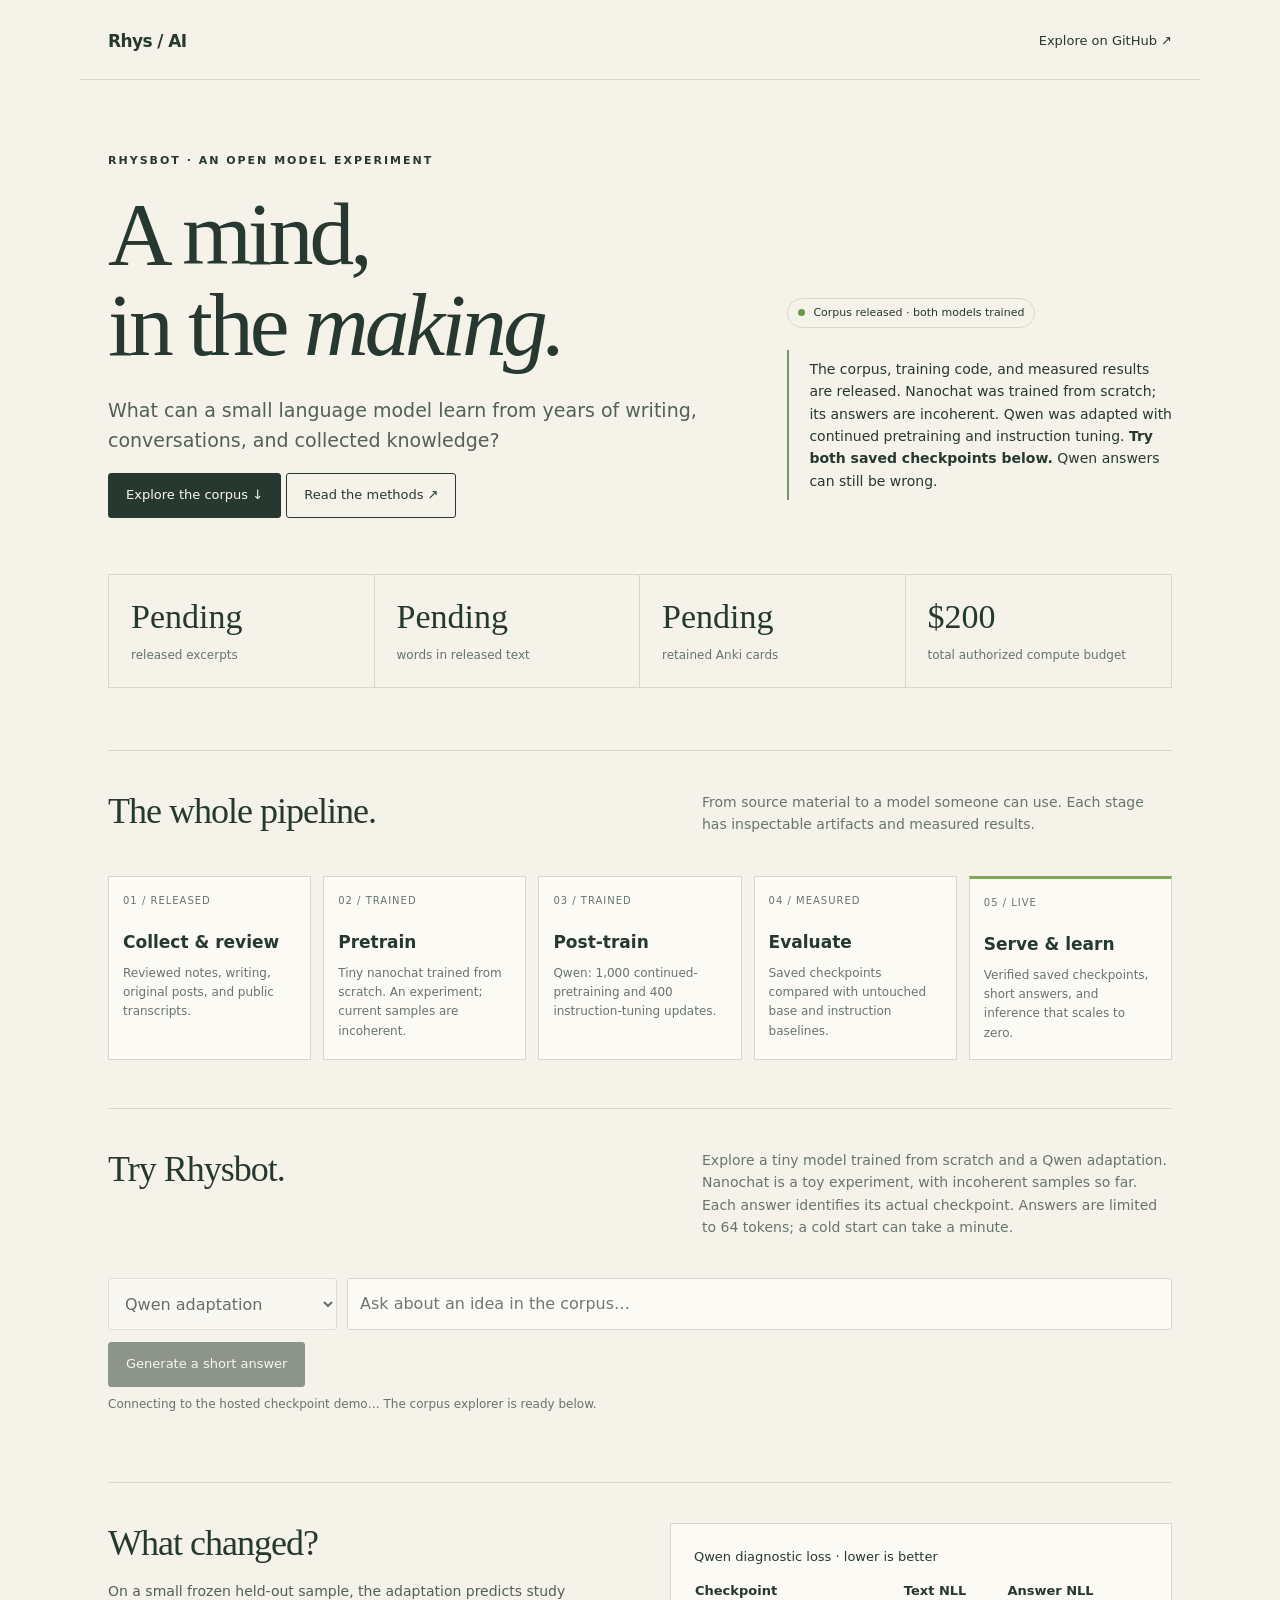
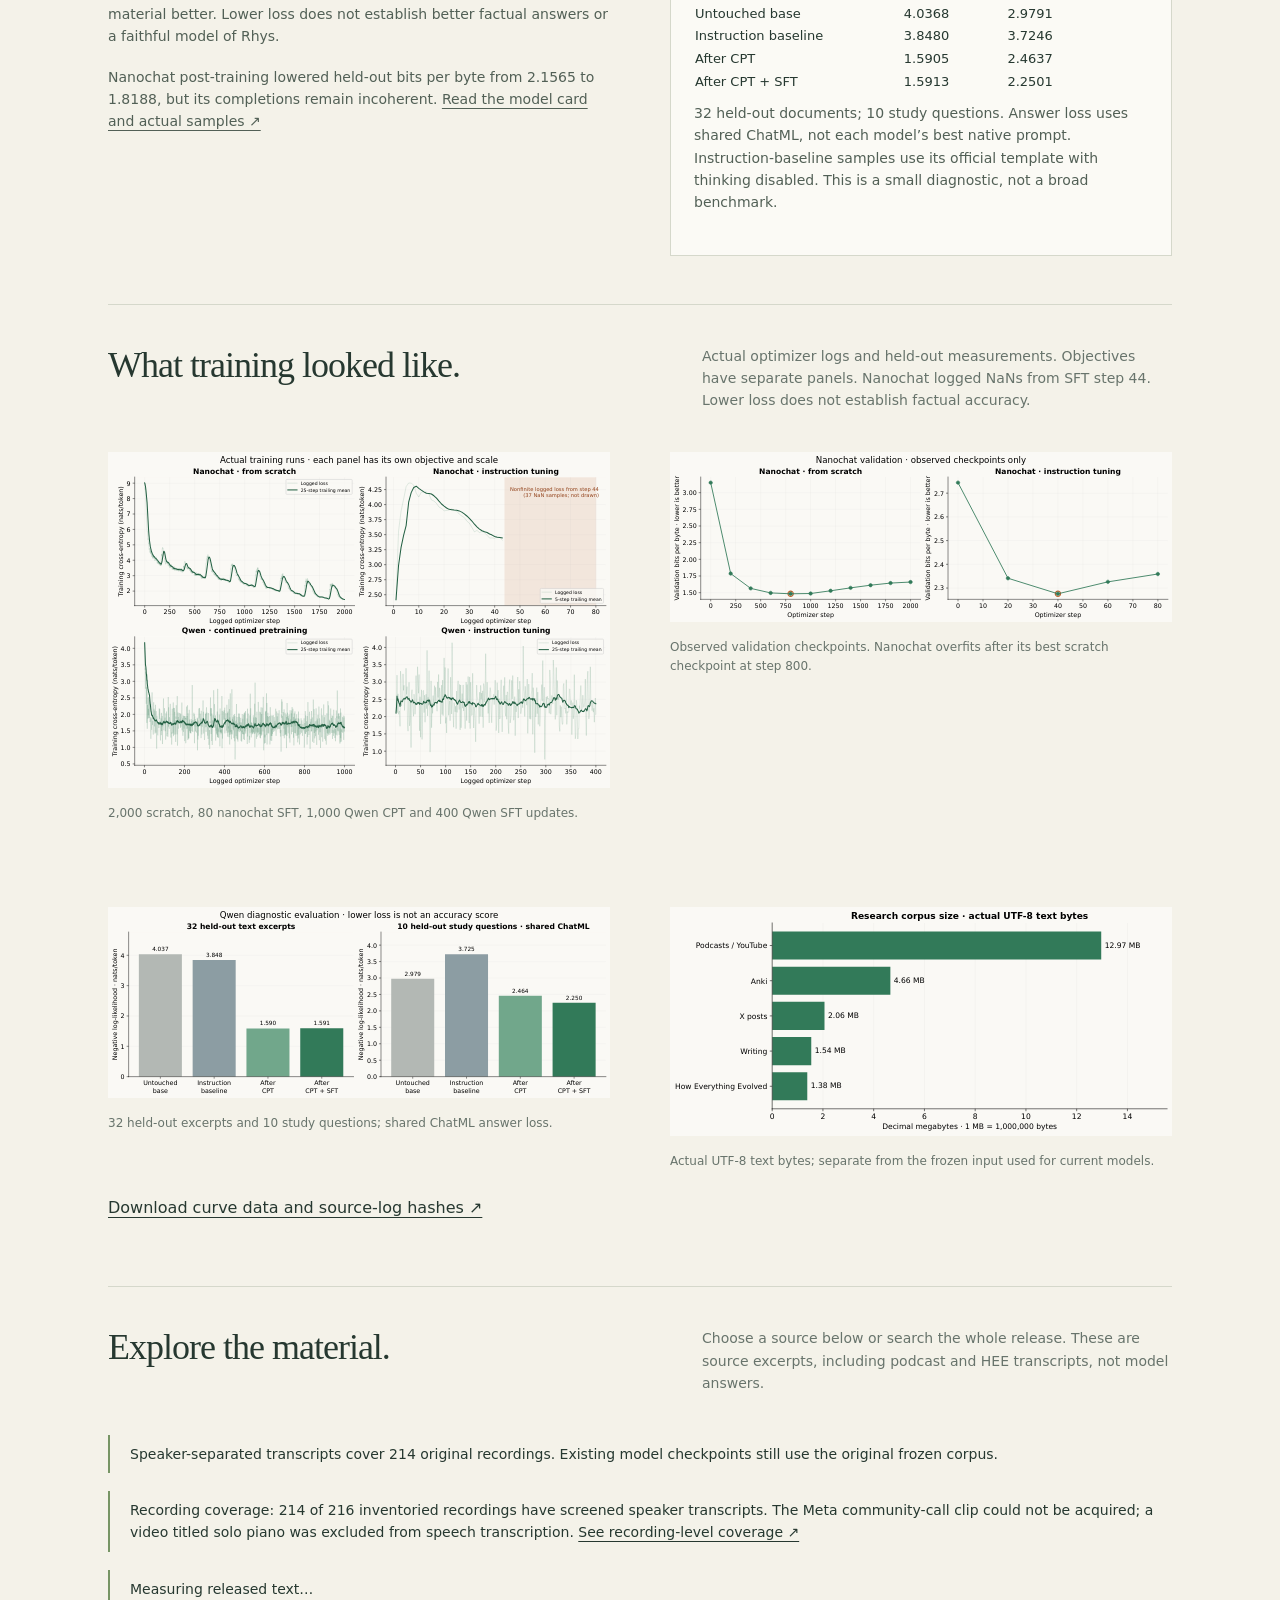
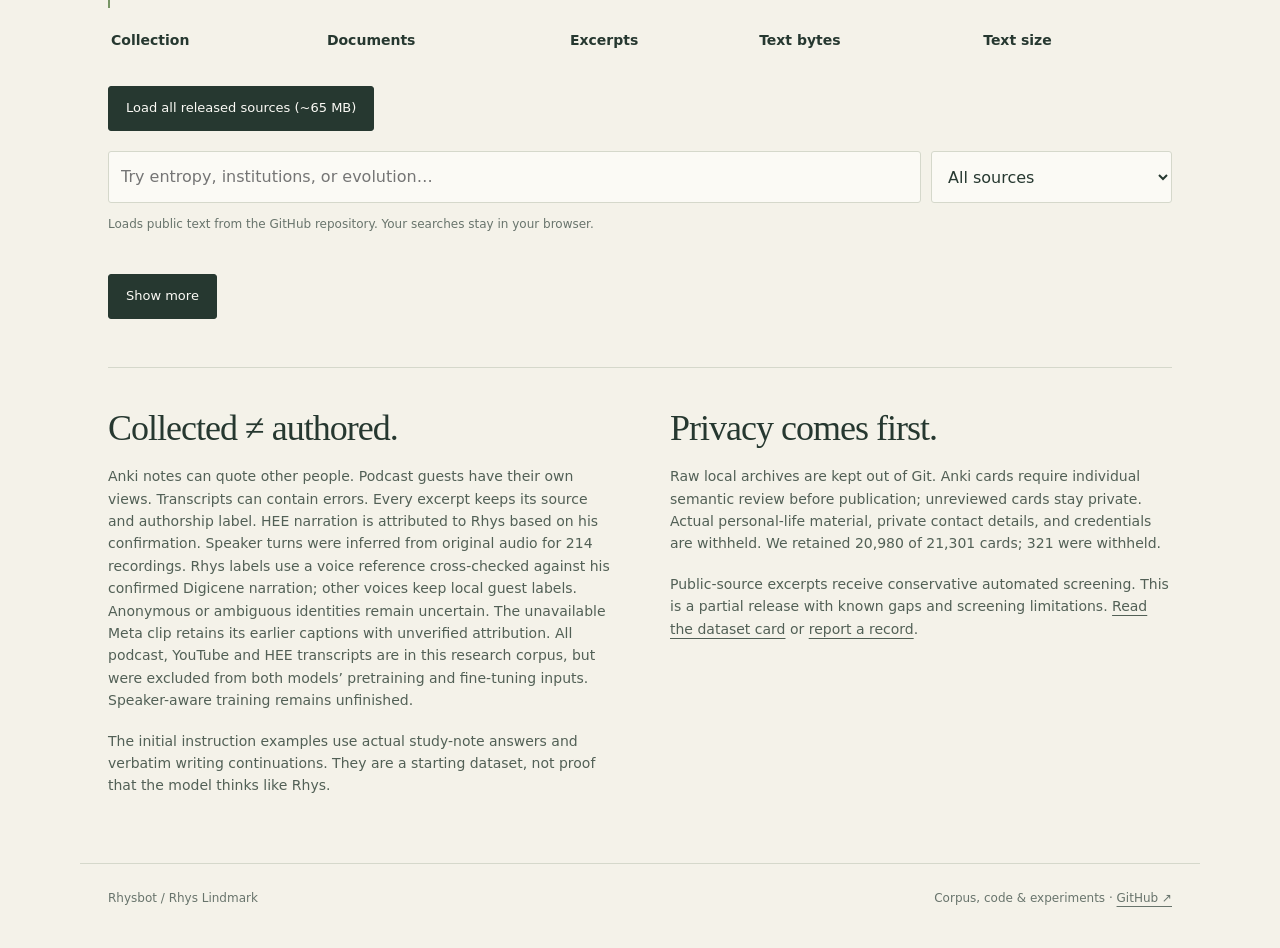
==== commit 152fbf26: "Publish 214 screened speaker transcripts and measured corpus coverage" ====
--- a/site/index.html
+++ b/site/index.html
@@ -9,8 +9,8 @@
 <section class="section"><div class="section-head"><h2>The whole pipeline.</h2><p>From source material to a model someone can use. Each stage has inspectable artifacts and measured results.</p></div><div class="pipeline"><div class="step"><small>01 / RELEASED</small><h3>Collect & review</h3><p>Reviewed notes, writing, original posts, and public transcripts.</p></div><div class="step"><small>02 / TRAINED</small><h3>Pretrain</h3><p>Tiny nanochat trained from scratch. An experiment; current samples are incoherent.</p></div><div class="step"><small>03 / TRAINED</small><h3>Post-train</h3><p>Qwen: 1,000 continued-pretraining and 400 instruction-tuning updates.</p></div><div class="step"><small>04 / MEASURED</small><h3>Evaluate</h3><p>Saved checkpoints compared with untouched base and instruction baselines.</p></div><div class="step active"><small>05 / LIVE</small><h3>Serve & learn</h3><p>Verified saved checkpoints, short answers, and inference that scales to zero.</p></div></div></section>
 <section class="section" id="rhysbot-demo"><div class="section-head"><h2>Try Rhysbot.</h2><p>Explore a tiny model trained from scratch and a Qwen adaptation. Nanochat is a toy experiment, with incoherent samples so far. Each answer identifies its actual checkpoint. Answers are limited to 64 tokens; a cold start can take a minute.</p></div><form id="demo-form"><div class="toolbar"><select id="demo-model" aria-label="Choose model" disabled><option value="qwen">Qwen adaptation</option><option value="nanochat">Nanochat from scratch</option></select><input id="demo-prompt" aria-label="Your question for Rhysbot" placeholder="Ask about an idea in the corpus…" disabled></div><div id="rhysbot-verification"></div><button id="demo-send" type="submit" disabled>Generate a short answer</button></form><p id="demo-status" class="status" role="status" aria-live="polite">Connecting to the hosted checkpoint demo… The corpus explorer is ready below.</p><article id="demo-result" class="record" hidden><p id="demo-answer"></p><p id="demo-identity" class="caption"></p><details><summary>Checkpoint &amp; timing</summary><p id="demo-provenance"></p></details></article></section>
 <section class="section two-col" id="evaluation"><div><h2>What changed?</h2><p>On a small frozen held-out sample, the adaptation predicts study material better. Lower loss does not establish better factual answers or a faithful model of Rhys.</p><p>Nanochat post-training lowered held-out bits per byte from 2.1565 to 1.8188, but its completions remain incoherent. <a href="https://github.com/Rhys-Lindmark/rhysbot/blob/main/docs/MODEL_CARD.md">Read the model card and actual samples ↗</a></p></div><div class="record"><table style="width:100%;text-align:left;border-collapse:collapse;font-size:13px"><caption style="text-align:left;margin-bottom:12px">Qwen diagnostic loss · lower is better</caption><thead><tr><th>Checkpoint</th><th>Text NLL</th><th>Answer NLL</th></tr></thead><tbody><tr><td>Untouched base</td><td>4.0368</td><td>2.9791</td></tr><tr><td>Instruction baseline</td><td>3.8480</td><td>3.7246</td></tr><tr><td>After CPT</td><td>1.5905</td><td>2.4637</td></tr><tr><td>After CPT + SFT</td><td>1.5913</td><td>2.2501</td></tr></tbody></table><p class="caption">32 held-out documents; 10 study questions. Answer loss uses shared ChatML, not each model’s best native prompt. Instruction-baseline samples use its official template with thinking disabled. This is a small diagnostic, not a broad benchmark.</p></div></section>
-<section class="section" id="training-graphs"><div class="section-head"><h2>What training looked like.</h2><p>Actual optimizer logs and held-out measurements. Objectives have separate panels. Nanochat logged NaNs from SFT step 44. Lower loss does not establish factual accuracy.</p></div><div class="two-col"><figure style="margin:0 0 24px"><a href="charts/training-loss.svg"><img src="charts/training-loss.svg" alt="Actual training loss across scratch, continued pretraining and instruction tuning" loading="lazy" style="width:100%;height:auto"></a><figcaption class="caption">2,000 scratch, 80 nanochat SFT, 1,000 Qwen CPT and 400 Qwen SFT updates.</figcaption></figure><figure style="margin:0 0 24px"><a href="charts/nanochat-validation.svg"><img src="charts/nanochat-validation.svg" alt="Nanochat validation loss worsening after step 800" loading="lazy" style="width:100%;height:auto"></a><figcaption class="caption">Observed validation checkpoints. Nanochat overfits after its best scratch checkpoint at step 800.</figcaption></figure><figure style="margin:0 0 24px"><a href="charts/qwen-evaluation.svg"><img src="charts/qwen-evaluation.svg" alt="Qwen held-out prediction losses across four checkpoints" loading="lazy" style="width:100%;height:auto"></a><figcaption class="caption">32 held-out excerpts and 10 study questions; shared ChatML answer loss.</figcaption></figure><figure style="margin:0 0 24px"><a href="charts/corpus-bytes.svg"><img src="charts/corpus-bytes.svg" alt="Research corpus size by collection" loading="lazy" style="width:100%;height:auto"></a><figcaption class="caption">Actual UTF-8 text bytes; separate from the frozen input used for current models.</figcaption></figure></div><p><a href="https://github.com/Rhys-Lindmark/rhysbot/blob/main/results/training-curves.json">Download curve data and source-log hashes ↗</a></p></section><section class="section" id="corpus"><div class="section-head"><h2>Explore the material.</h2><p>Choose a source below or search the whole release. These are source excerpts, including podcast and HEE transcripts, not model answers.</p></div><p id="speaker-coverage" class="note">Speaker transcripts are being added from original recordings. Existing model checkpoints still use the original frozen corpus.</p><p id="corpus-byte-summary" class="note">Measuring released text…</p><div style="overflow-x:auto"><table style="width:100%;text-align:left;font-size:14px"><thead><tr><th>Collection</th><th>Documents</th><th>Excerpts</th><th>Text bytes</th><th>Text size</th></tr></thead><tbody id="corpus-byte-table"></tbody></table></div><div id="source-links" class="toolbar" style="flex-wrap:wrap" aria-label="Browse corpus by source"></div><button id="load">Load all released sources (~56 MB)</button><div class="toolbar"><input id="query" type="search" aria-label="Search released corpus" placeholder="Try entropy, institutions, or evolution…" disabled><select id="source" aria-label="Filter by source"><option value="">All sources</option><option value="anki">Anki</option><option value="writing">Writing</option><option value="hee">How Everything Evolved</option><option value="podcasts_youtube">Podcasts / YouTube</option><option value="x">X posts</option></select></div><p id="search-status" class="status" role="status" aria-live="polite">Loads public text from the GitHub repository. Your searches stay in your browser.</p><div id="results" class="results"></div><button id="more" hidden style="margin-top:20px">Show more</button></section>
-<section class="section two-col"><div><h2>Collected ≠ authored.</h2><p>Anki notes can quote other people. Podcast guests have their own views. Transcripts can contain errors. Every excerpt keeps its source and authorship label. HEE narration is attributed to Rhys based on his confirmation. Interview speaker separation is being added from the original audio; unprocessed interviews retain mixed or unknown attribution. All podcast, YouTube and HEE transcripts are in this research corpus, but were excluded from both models’ pretraining and fine-tuning inputs. Speaker-aware training remains unfinished.</p><p>The initial instruction examples use actual study-note answers and verbatim writing continuations. They are a starting dataset, not proof that the model thinks like Rhys.</p></div><div><h2>Privacy comes first.</h2><p>Raw local archives are kept out of Git. Anki cards require individual semantic review before publication; unreviewed cards stay private. Actual personal-life material, private contact details, and credentials are withheld. We retained 20,980 of 21,301 cards; 321 were withheld.</p><p>Public-source excerpts receive conservative automated screening. This is a partial release with known gaps and screening limitations. <a href="https://github.com/Rhys-Lindmark/rhysbot/blob/main/docs/DATASET_CARD.md">Read the dataset card</a> or <a href="https://github.com/Rhys-Lindmark/rhysbot/issues">report a record</a>.</p></div></section>
+<section class="section" id="training-graphs"><div class="section-head"><h2>What training looked like.</h2><p>Actual optimizer logs and held-out measurements. Objectives have separate panels. Nanochat logged NaNs from SFT step 44. Lower loss does not establish factual accuracy.</p></div><div class="two-col"><figure style="margin:0 0 24px"><a href="charts/training-loss.svg"><img src="charts/training-loss.svg" alt="Actual training loss across scratch, continued pretraining and instruction tuning" loading="lazy" style="width:100%;height:auto"></a><figcaption class="caption">2,000 scratch, 80 nanochat SFT, 1,000 Qwen CPT and 400 Qwen SFT updates.</figcaption></figure><figure style="margin:0 0 24px"><a href="charts/nanochat-validation.svg"><img src="charts/nanochat-validation.svg" alt="Nanochat validation loss worsening after step 800" loading="lazy" style="width:100%;height:auto"></a><figcaption class="caption">Observed validation checkpoints. Nanochat overfits after its best scratch checkpoint at step 800.</figcaption></figure><figure style="margin:0 0 24px"><a href="charts/qwen-evaluation.svg"><img src="charts/qwen-evaluation.svg" alt="Qwen held-out prediction losses across four checkpoints" loading="lazy" style="width:100%;height:auto"></a><figcaption class="caption">32 held-out excerpts and 10 study questions; shared ChatML answer loss.</figcaption></figure><figure style="margin:0 0 24px"><a href="charts/corpus-bytes.svg"><img src="charts/corpus-bytes.svg" alt="Research corpus size by collection" loading="lazy" style="width:100%;height:auto"></a><figcaption class="caption">Actual UTF-8 text bytes; separate from the frozen input used for current models.</figcaption></figure></div><p><a href="https://github.com/Rhys-Lindmark/rhysbot/blob/main/results/training-curves.json">Download curve data and source-log hashes ↗</a></p></section><section class="section" id="corpus"><div class="section-head"><h2>Explore the material.</h2><p>Choose a source below or search the whole release. These are source excerpts, including podcast and HEE transcripts, not model answers.</p></div><p id="speaker-coverage" class="note">Speaker-separated transcripts cover 214 original recordings. Existing model checkpoints still use the original frozen corpus.</p><p class="note">Recording coverage: 214 of 216 inventoried recordings have screened speaker transcripts. The Meta community-call clip could not be acquired; a video titled solo piano was excluded from speech transcription. <a href="https://github.com/Rhys-Lindmark/rhysbot/blob/main/docs/speaker-coverage.json">See recording-level coverage ↗</a></p><p id="corpus-byte-summary" class="note">Measuring released text…</p><div style="overflow-x:auto"><table style="width:100%;text-align:left;font-size:14px"><thead><tr><th>Collection</th><th>Documents</th><th>Excerpts</th><th>Text bytes</th><th>Text size</th></tr></thead><tbody id="corpus-byte-table"></tbody></table></div><div id="source-links" class="toolbar" style="flex-wrap:wrap" aria-label="Browse corpus by source"></div><button id="load">Load all released sources (~65 MB)</button><div class="toolbar"><input id="query" type="search" aria-label="Search released corpus" placeholder="Try entropy, institutions, or evolution…" disabled><select id="source" aria-label="Filter by source"><option value="">All sources</option><option value="anki">Anki</option><option value="writing">Writing</option><option value="hee">How Everything Evolved</option><option value="podcasts_youtube">Podcasts / YouTube</option><option value="x">X posts</option></select></div><p id="search-status" class="status" role="status" aria-live="polite">Loads public text from the GitHub repository. Your searches stay in your browser.</p><div id="results" class="results"></div><button id="more" hidden style="margin-top:20px">Show more</button></section>
+<section class="section two-col"><div><h2>Collected ≠ authored.</h2><p>Anki notes can quote other people. Podcast guests have their own views. Transcripts can contain errors. Every excerpt keeps its source and authorship label. HEE narration is attributed to Rhys based on his confirmation. Speaker turns were inferred from original audio for 214 recordings. Rhys labels use a voice reference cross-checked against his confirmed Digicene narration; other voices keep local guest labels. Anonymous or ambiguous identities remain uncertain. The unavailable Meta clip retains its earlier captions with unverified attribution. All podcast, YouTube and HEE transcripts are in this research corpus, but were excluded from both models’ pretraining and fine-tuning inputs. Speaker-aware training remains unfinished.</p><p>The initial instruction examples use actual study-note answers and verbatim writing continuations. They are a starting dataset, not proof that the model thinks like Rhys.</p></div><div><h2>Privacy comes first.</h2><p>Raw local archives are kept out of Git. Anki cards require individual semantic review before publication; unreviewed cards stay private. Actual personal-life material, private contact details, and credentials are withheld. We retained 20,980 of 21,301 cards; 321 were withheld.</p><p>Public-source excerpts receive conservative automated screening. This is a partial release with known gaps and screening limitations. <a href="https://github.com/Rhys-Lindmark/rhysbot/blob/main/docs/DATASET_CARD.md">Read the dataset card</a> or <a href="https://github.com/Rhys-Lindmark/rhysbot/issues">report a record</a>.</p></div></section>
 </main><footer><span>Rhysbot / Rhys Lindmark</span><span>Corpus, code & experiments · <a href="https://github.com/Rhys-Lindmark/rhysbot">GitHub ↗</a></span></footer>
 <script type="module">
 const base='https://raw.githubusercontent.com/Rhys-Lindmark/rhysbot/main/data/public/';
@@ -18,7 +18,7 @@
 fetch(base+'stats.json').then(r=>{if(!r.ok)throw Error('stats');return r.json()}).then(s=>{$('#corpus-byte-summary').textContent=format(s.text_utf8_bytes)+' UTF-8 text bytes ('+megabytes(s.text_utf8_bytes)+'). Download: '+format(s.corpus_jsonl_bytes)+' JSONL bytes ('+megabytes(s.corpus_jsonl_bytes)+'), including metadata. Media and model weights are separate. 1 MB = 1,000,000 bytes.';for(const type of sourceOrder){const m=s.collection_metrics?.[type];if(!m)continue;const tr=document.createElement('tr');for(const value of [names[type],format(m.documents),format(m.excerpts),format(m.text_utf8_bytes),megabytes(m.text_utf8_bytes)])addText(tr,'td',value);$('#corpus-byte-table').append(tr)}const sp=s.speaker_transcript_integration;if(sp)$('#speaker-coverage').textContent=format(sp.episodes_processed)+' speaker-separated recordings · '+format(sp.episodes_with_rhys_match)+' with a Rhys voice match · '+format(sp.episodes_anonymous_or_ambiguous)+' with anonymous or ambiguous identities. Automatic labels can be wrong. Existing checkpoints have not been retrained on this update.';$('#records').textContent=format(s.records);$('#words').textContent=format(s.words);$('#anki').textContent=format(s.retained_anki_cards_before_text_deduplication??s.by_source.anki??0);for(const type of sourceOrder){const a=addText($('#source-links'),'a',names[type]+' · '+megabytes(s.collection_metrics?.[type]?.text_utf8_bytes||0),'button secondary');a.href='?source='+encodeURIComponent(type)+'#corpus';a.addEventListener('click',event=>{if(event.button!==0||event.metaKey||event.ctrlKey||event.shiftKey||event.altKey)return;event.preventDefault();$('#source').value=type;updateSourceURL();loadCorpus();$('#corpus').scrollIntoView({block:'start'})})}for(const option of $('#source').options)if(option.value in names)option.textContent=names[option.value]+' · '+megabytes(s.collection_metrics?.[option.value]?.text_utf8_bytes||0)}).catch(()=>{$('#records').textContent='Pending';$('#words').textContent='Pending';$('#anki').textContent='Pending'});
 let rows=[],matches=[],shown=0,loadingCorpus=null;
 const names={anki:'Anki',writing:'Writing',hee:'How Everything Evolved',podcasts_youtube:'Podcasts / YouTube',x:'X posts'};
-const sourceNames={anki:'Anki',substack:'Substack',linked_writing:'Linked writing',hee_transcript:'HEE narration',youtube_transcript:'YouTube captions',podcast_transcript:'Podcast audio ASR',x:'X'};
+const sourceNames={anki:'Anki',substack:'Substack',linked_writing:'Linked writing',hee_transcript:'HEE narration',youtube_transcript:'YouTube transcript',podcast_transcript:'Podcast transcript',x:'X'};
 const sourceAliases={substack:'writing',linked_writing:'writing',hee_transcript:'hee',youtube_transcript:'podcasts_youtube',podcast_transcript:'podcasts_youtube',anki:'anki',x:'x'};
 const rowCollection=r=>r.collection||sourceAliases[r.source_type];
 const megabytes=n=>(n/1000000).toFixed(2)+' MB';
@@ -29,7 +29,7 @@
 function addSpeakerLink(parent,row){if(!row.speaker_transcript_url)return;try{const u=new URL(row.speaker_transcript_url),match=/\/(podcast-[a-f0-9]{20})\.json$/.exec(u.pathname);if(u.hostname!=='raw.githubusercontent.com'||!u.pathname.startsWith('/Rhys-Lindmark/rhysbot/main/data/public/speaker-transcripts/')||!match)return;const a=addText(parent,'a','Read speaker transcript ↗','source');a.href='/rhysbot/transcript/?episode='+match[1]}catch{}}
 function render(){const end=Math.min(shown+12,matches.length);for(const r of matches.slice(shown,end)){const card=document.createElement('article');card.className='record';const meta=document.createElement('div');meta.className='meta';addText(meta,'span',names[rowCollection(r)]||r.source_type);addText(meta,'span',r.published_at?.slice(0,10)||'Date unavailable');card.append(meta);addText(card,'h3',r.title);addText(card,'p',r.text.length>550?r.text.slice(0,550)+'…':r.text);if(r.text.length>550){const details=document.createElement('details');addText(details,'summary','Read full excerpt');addText(details,'p',r.text);card.append(details)}addText(card,'p',r.authorship.replaceAll('_',' ')+' · '+(sourceNames[r.source_type]||r.source_type),'caption');addSpeakerLink(card,r);if(r.source_url){try{const u=new URL(r.source_url);if(['https:','http:'].includes(u.protocol)){const a=addText(card,'a','Original source ↗','source');a.href=u.href;a.target='_blank';a.rel='noopener noreferrer'}}catch{}}else addText(card,'span','Reviewed local study note','source');$('#results').append(card)}shown=end;$('#more').hidden=shown>=matches.length;$('#search-status').textContent=`${format(matches.length)} matching excerpts · showing ${format(shown)}. Searches stay in this browser.`}
 function search(){const q=$('#query').value.toLowerCase().trim(),source=$('#source').value;matches=rows.filter(r=>(!source||rowCollection(r)===source)&&(!q||(r.title+' '+r.text).toLowerCase().includes(q)));if(!source)matches=allSourcePreview(matches);shown=0;$('#results').replaceChildren();render()}
-async function loadCorpus(){if(rows.length){search();return}if(loadingCorpus)return loadingCorpus;const b=$('#load');b.disabled=true;b.textContent='Loading…';$('#search-status').textContent='Loading the public release (~56 MB). Then you can switch sources without downloading it again.';loadingCorpus=(async()=>{try{const response=await fetch(base+'corpus.jsonl');if(!response.ok)throw Error('HTTP '+response.status);rows=(await response.text()).trim().split('\n').filter(Boolean).map(JSON.parse);$('#query').disabled=false;b.hidden=true;search()}catch(e){b.disabled=false;b.textContent='Retry loading corpus';$('#search-status').textContent='Could not load the release. You can also download it from GitHub.'}finally{loadingCorpus=null}})();return loadingCorpus}
+async function loadCorpus(){if(rows.length){search();return}if(loadingCorpus)return loadingCorpus;const b=$('#load');b.disabled=true;b.textContent='Loading…';$('#search-status').textContent='Loading the public release (~65 MB). Then you can switch sources without downloading it again.';loadingCorpus=(async()=>{try{const response=await fetch(base+'corpus.jsonl');if(!response.ok)throw Error('HTTP '+response.status);rows=(await response.text()).trim().split('\n').filter(Boolean).map(JSON.parse);$('#query').disabled=false;b.hidden=true;search()}catch(e){b.disabled=false;b.textContent='Retry loading corpus';$('#search-status').textContent='Could not load the release. You can also download it from GitHub.'}finally{loadingCorpus=null}})();return loadingCorpus}
 $('#load').addEventListener('click',loadCorpus);
 let timer;$('#query').addEventListener('input',()=>{clearTimeout(timer);timer=setTimeout(search,150)});$('#source').addEventListener('change',()=>{updateSourceURL();loadCorpus()});
 const rawSource=new URLSearchParams(location.search).get('source'),requestedSource=sourceAliases[rawSource]||rawSource;if(sourceOrder.includes(requestedSource)){$('#source').value=requestedSource;loadCorpus()}$('#more').addEventListener('click',render);
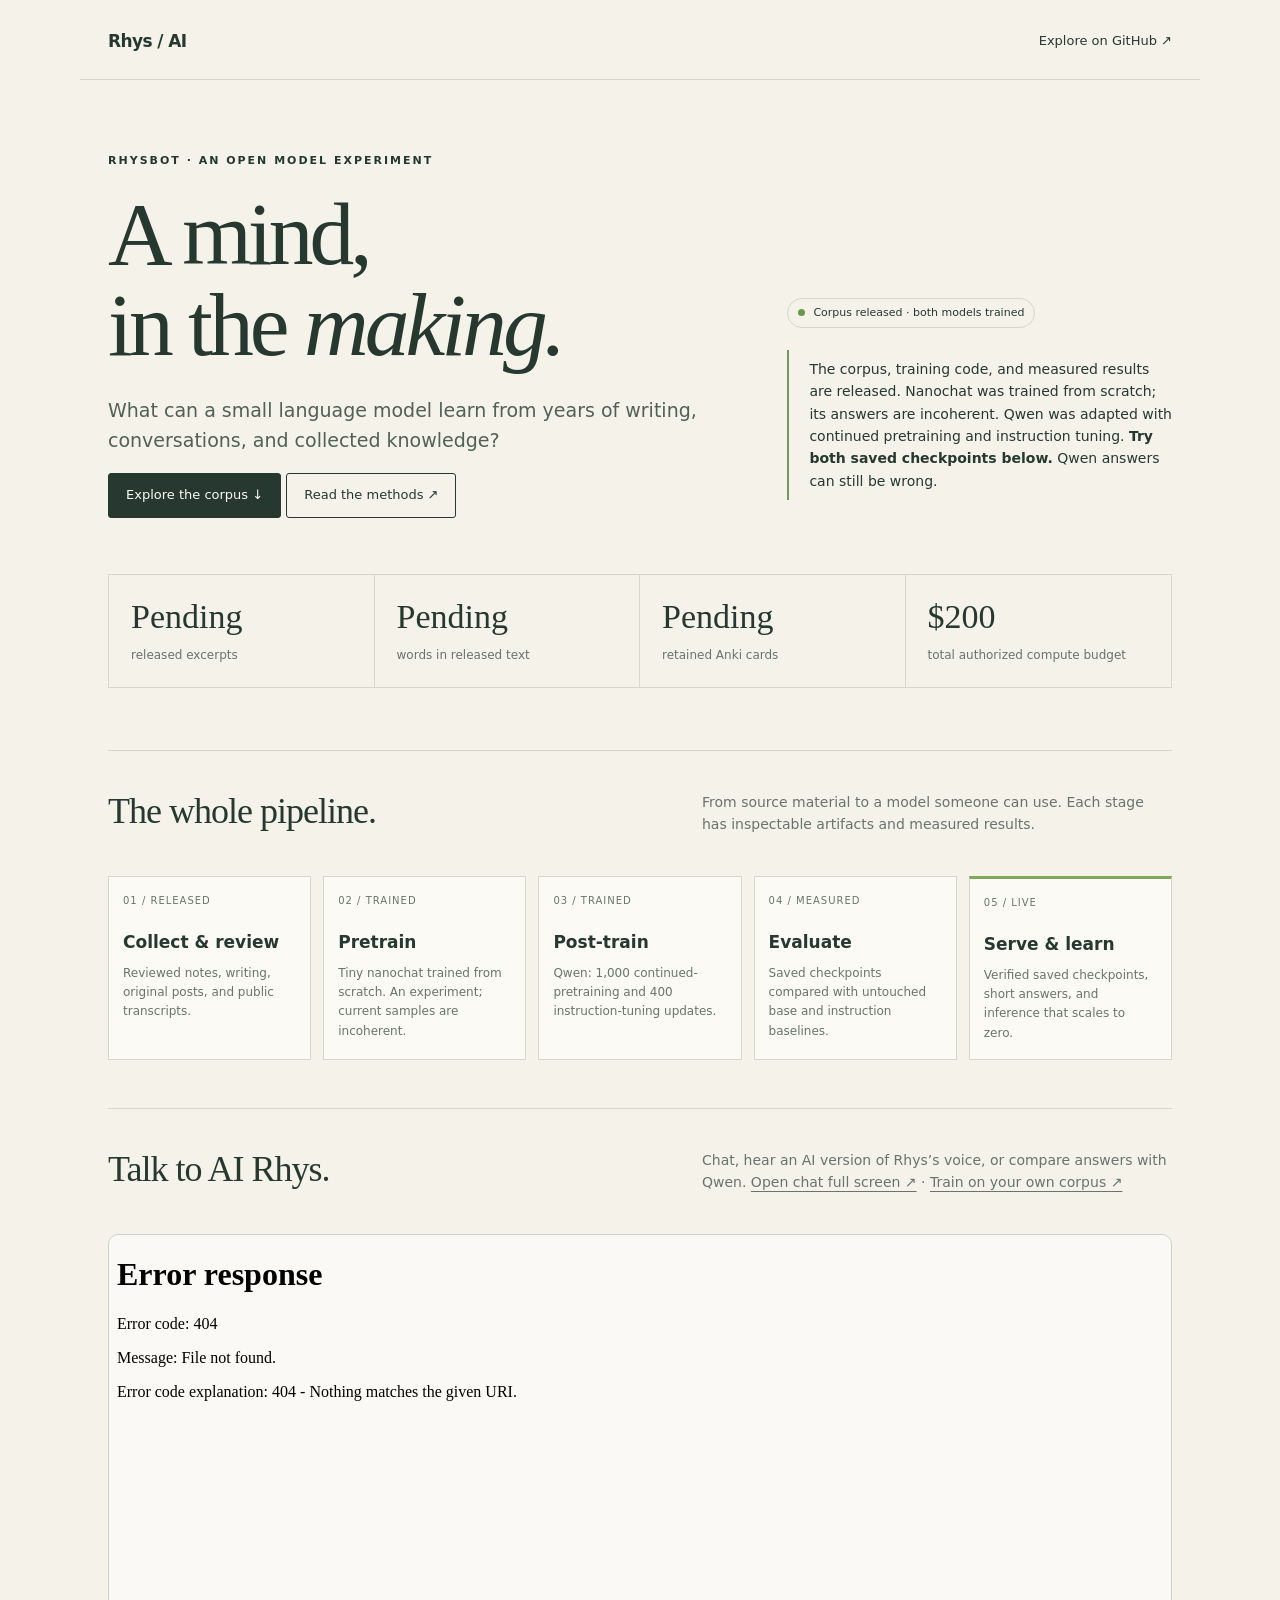
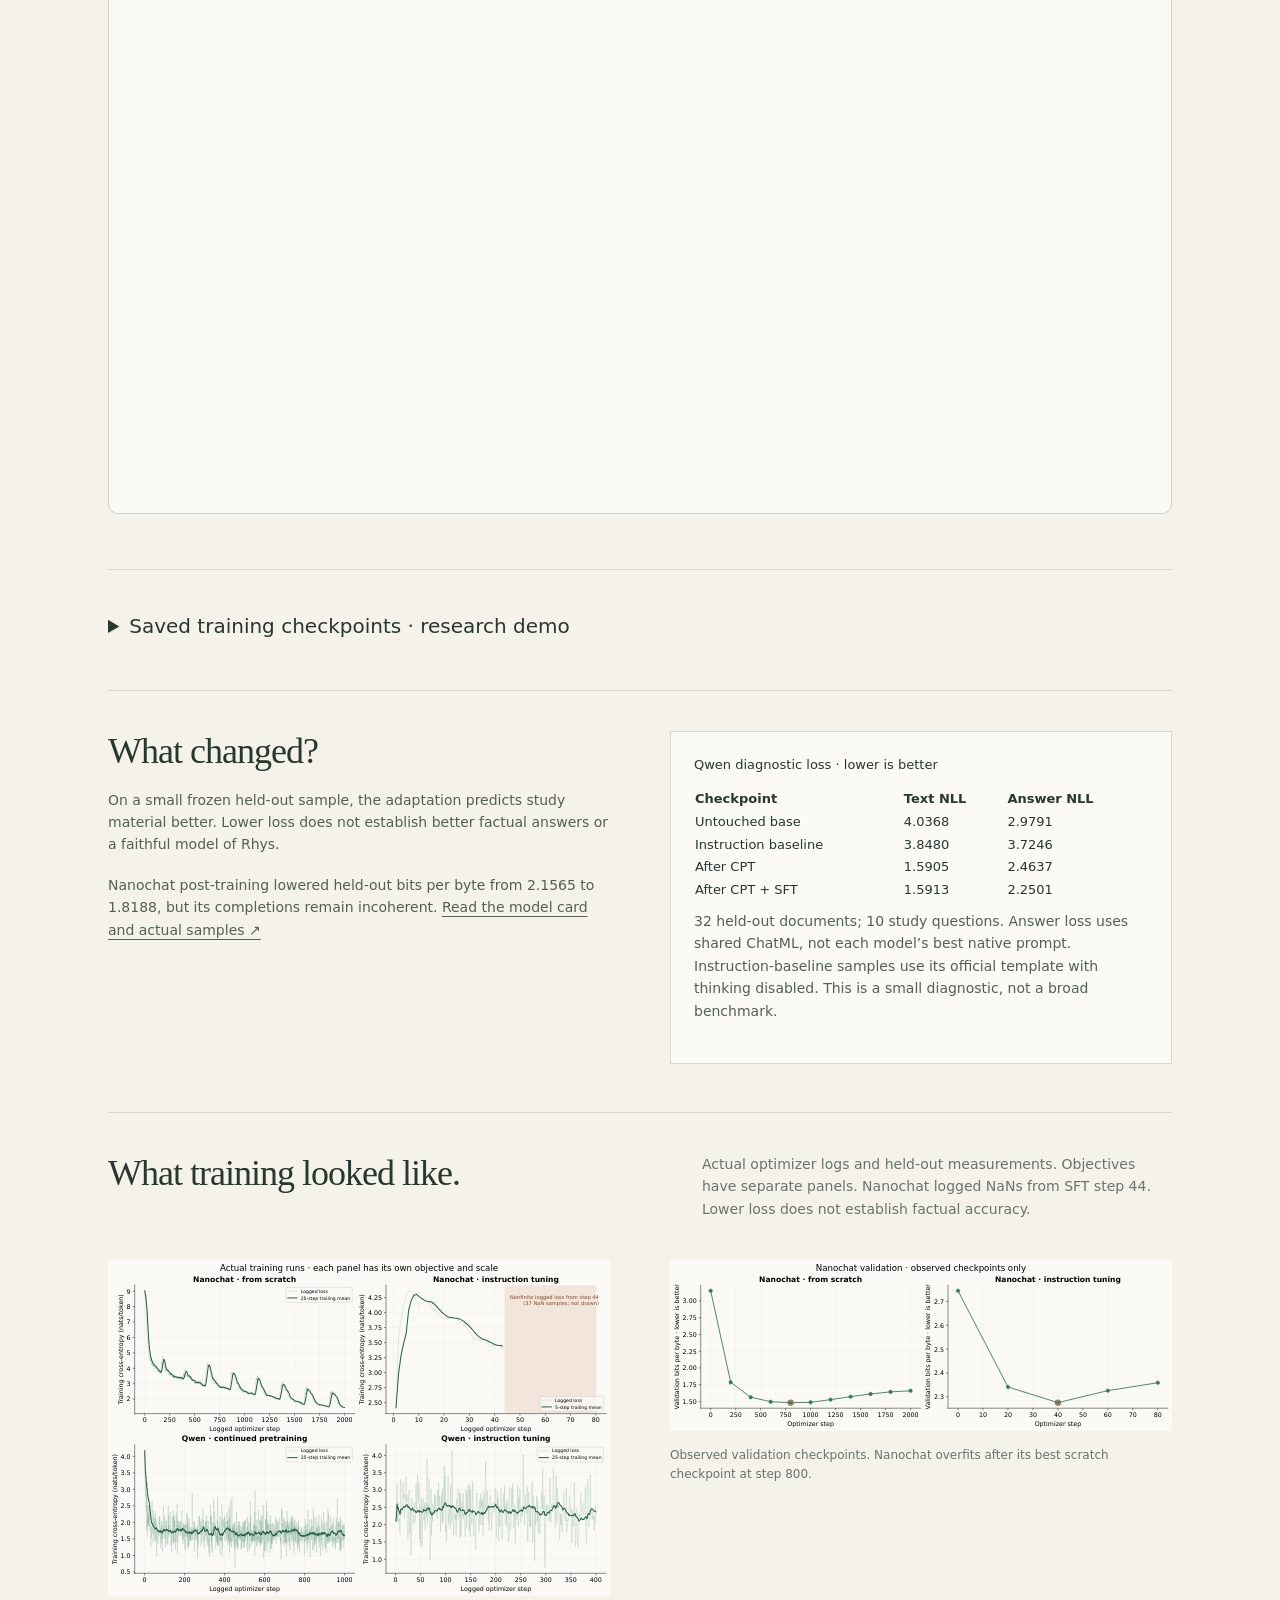
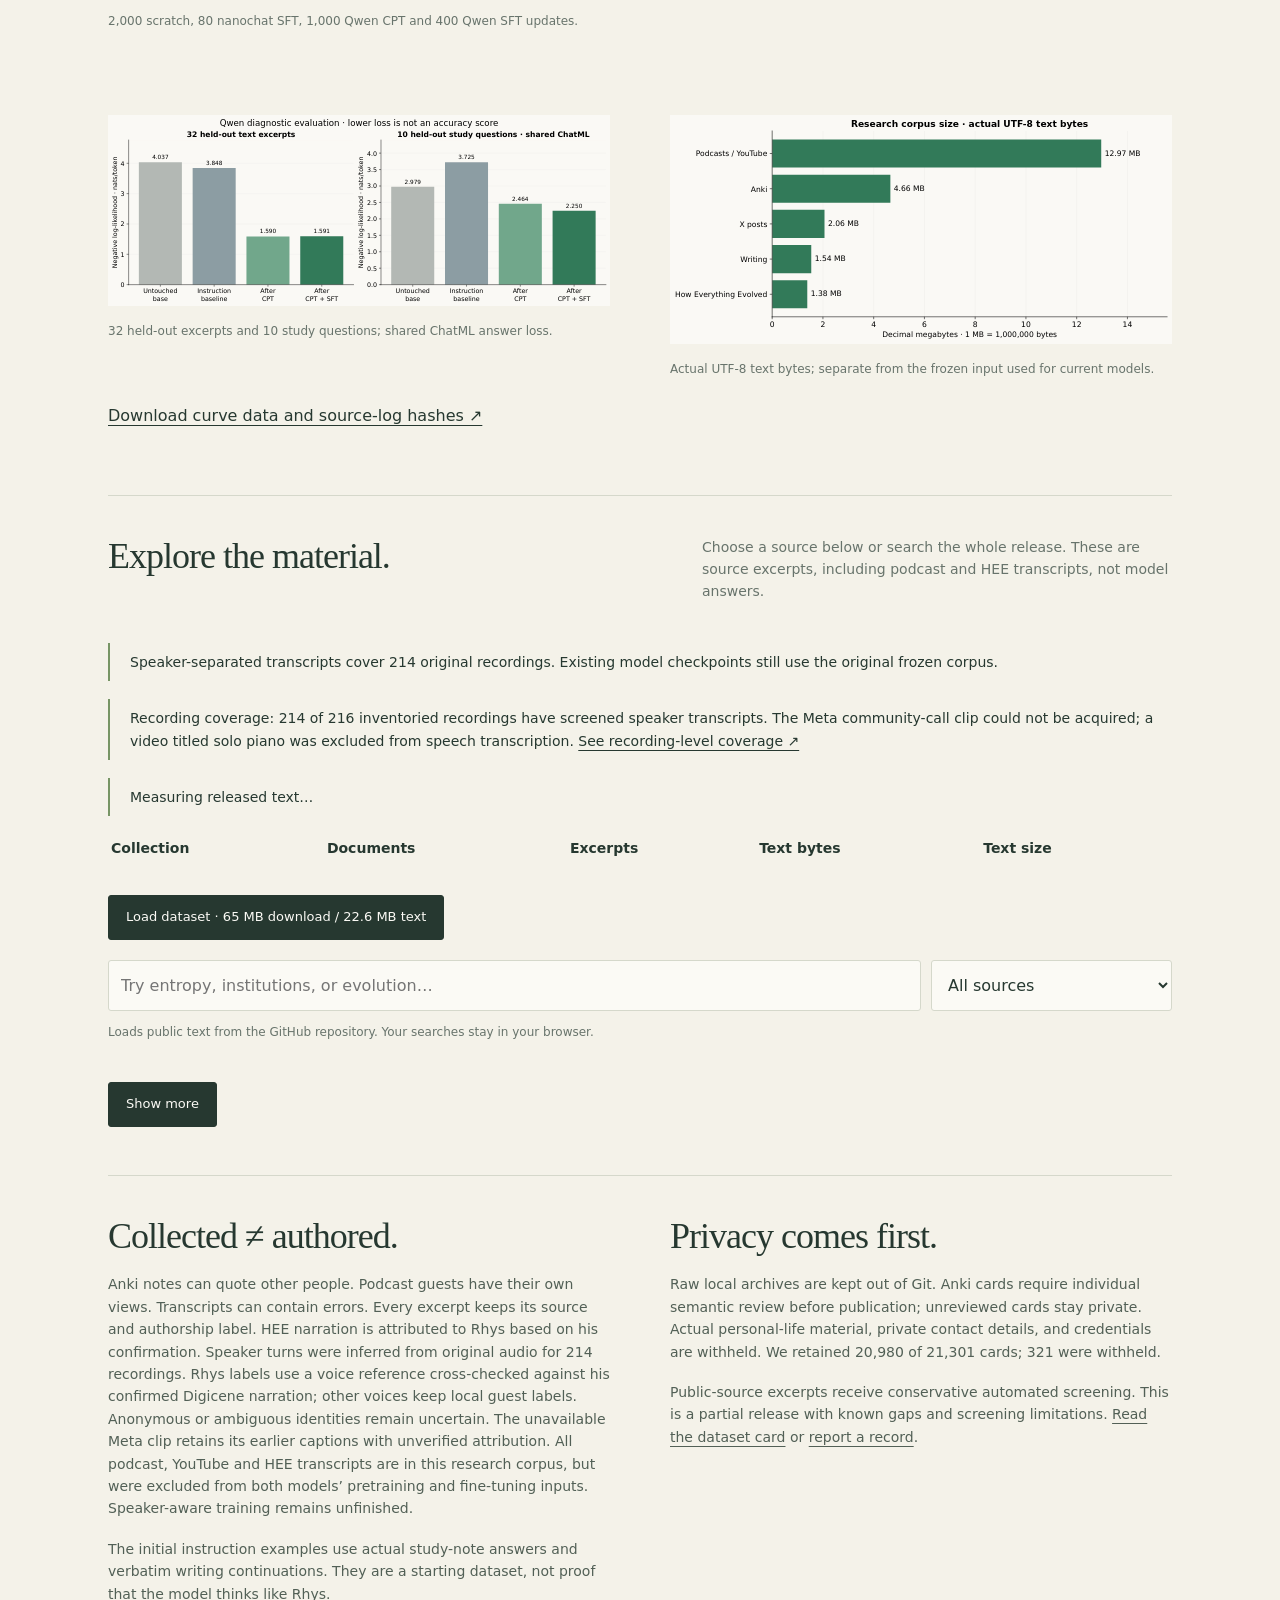
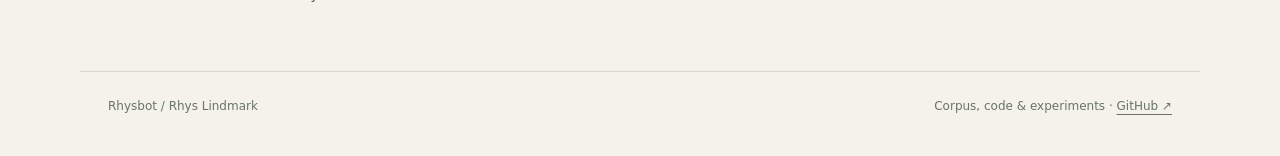
==== commit 44063fb4: "Add streaming Rhys chat, trained Qwen comparisons, authorized voice and private training pilot" ====
--- a/site/index.html
+++ b/site/index.html
@@ -7,13 +7,13 @@
 <section class="hero"><div><div class="eyebrow">Rhysbot · an open model experiment</div><h1>A mind,<br>in the <em>making.</em></h1><p class="intro">What can a small language model learn from years of writing, conversations, and collected knowledge?</p><a class="button" href="#corpus">Explore the corpus ↓</a> <a class="button secondary" href="https://github.com/Rhys-Lindmark/rhysbot/blob/main/docs/DATASET_CARD.md">Read the methods ↗</a></div><div><span class="pill"><span class="dot"></span> Corpus released · both models trained</span><p class="note" style="margin-top:22px">The corpus, training code, and measured results are released. Nanochat was trained from scratch; its answers are incoherent. Qwen was adapted with continued pretraining and instruction tuning. <strong>Try both saved checkpoints below.</strong> Qwen answers can still be wrong.</p></div></section>
 <div class="metrics" aria-label="Released corpus statistics"><div class="metric"><span class="number" id="records">—</span><span class="caption">released excerpts</span></div><div class="metric"><span class="number" id="words">—</span><span class="caption">words in released text</span></div><div class="metric"><span class="number" id="anki">—</span><span class="caption">retained Anki cards</span></div><div class="metric"><span class="number">$200</span><span class="caption">total authorized compute budget</span></div></div>
 <section class="section"><div class="section-head"><h2>The whole pipeline.</h2><p>From source material to a model someone can use. Each stage has inspectable artifacts and measured results.</p></div><div class="pipeline"><div class="step"><small>01 / RELEASED</small><h3>Collect & review</h3><p>Reviewed notes, writing, original posts, and public transcripts.</p></div><div class="step"><small>02 / TRAINED</small><h3>Pretrain</h3><p>Tiny nanochat trained from scratch. An experiment; current samples are incoherent.</p></div><div class="step"><small>03 / TRAINED</small><h3>Post-train</h3><p>Qwen: 1,000 continued-pretraining and 400 instruction-tuning updates.</p></div><div class="step"><small>04 / MEASURED</small><h3>Evaluate</h3><p>Saved checkpoints compared with untouched base and instruction baselines.</p></div><div class="step active"><small>05 / LIVE</small><h3>Serve & learn</h3><p>Verified saved checkpoints, short answers, and inference that scales to zero.</p></div></div></section>
-<section class="section" id="rhysbot-demo"><div class="section-head"><h2>Try Rhysbot.</h2><p>Explore a tiny model trained from scratch and a Qwen adaptation. Nanochat is a toy experiment, with incoherent samples so far. Each answer identifies its actual checkpoint. Answers are limited to 64 tokens; a cold start can take a minute.</p></div><form id="demo-form"><div class="toolbar"><select id="demo-model" aria-label="Choose model" disabled><option value="qwen">Qwen adaptation</option><option value="nanochat">Nanochat from scratch</option></select><input id="demo-prompt" aria-label="Your question for Rhysbot" placeholder="Ask about an idea in the corpus…" disabled></div><div id="rhysbot-verification"></div><button id="demo-send" type="submit" disabled>Generate a short answer</button></form><p id="demo-status" class="status" role="status" aria-live="polite">Connecting to the hosted checkpoint demo… The corpus explorer is ready below.</p><article id="demo-result" class="record" hidden><p id="demo-answer"></p><p id="demo-identity" class="caption"></p><details><summary>Checkpoint &amp; timing</summary><p id="demo-provenance"></p></details></article></section>
+<section class="section" id="chat"><div class="section-head"><h2>Talk to AI Rhys.</h2><p>Chat, hear an AI version of Rhys’s voice, or compare answers with Qwen. <a href="/rhysbot/chat/">Open chat full screen ↗</a> · <a href="/rhysbot/train/">Train on your own corpus ↗</a></p></div><iframe src="/rhysbot/chat/?embedded=1" title="Rhysbot conversation and Qwen comparison" allow="microphone" style="width:100%;height:880px;border:1px solid #ccd3cc;border-radius:10px;background:#faf9f5" loading="eager"></iframe></section><details class="section"><summary style="cursor:pointer;font-size:20px">Saved training checkpoints · research demo</summary><section class="section" id="rhysbot-demo"><div class="section-head"><h2>Try the saved checkpoints.</h2><p>Explore a tiny model trained from scratch and a Qwen adaptation. Nanochat is a toy experiment, with incoherent samples so far. Each answer identifies its actual checkpoint. Answers are limited to 64 tokens; a cold start can take a minute.</p></div><form id="demo-form"><div class="toolbar"><select id="demo-model" aria-label="Choose model" disabled><option value="qwen">Qwen adaptation</option><option value="nanochat">Nanochat from scratch</option></select><input id="demo-prompt" aria-label="Your question for Rhysbot" placeholder="Ask about an idea in the corpus…" disabled></div><div id="rhysbot-verification"></div><button id="demo-send" type="submit" disabled>Generate a short answer</button></form><p id="demo-status" class="status" role="status" aria-live="polite">Connecting to the hosted checkpoint demo… The corpus explorer is ready below.</p><article id="demo-result" class="record" hidden><p id="demo-answer"></p><p id="demo-identity" class="caption"></p><details><summary>Checkpoint &amp; timing</summary><p id="demo-provenance"></p></details></article></section></details>
 <section class="section two-col" id="evaluation"><div><h2>What changed?</h2><p>On a small frozen held-out sample, the adaptation predicts study material better. Lower loss does not establish better factual answers or a faithful model of Rhys.</p><p>Nanochat post-training lowered held-out bits per byte from 2.1565 to 1.8188, but its completions remain incoherent. <a href="https://github.com/Rhys-Lindmark/rhysbot/blob/main/docs/MODEL_CARD.md">Read the model card and actual samples ↗</a></p></div><div class="record"><table style="width:100%;text-align:left;border-collapse:collapse;font-size:13px"><caption style="text-align:left;margin-bottom:12px">Qwen diagnostic loss · lower is better</caption><thead><tr><th>Checkpoint</th><th>Text NLL</th><th>Answer NLL</th></tr></thead><tbody><tr><td>Untouched base</td><td>4.0368</td><td>2.9791</td></tr><tr><td>Instruction baseline</td><td>3.8480</td><td>3.7246</td></tr><tr><td>After CPT</td><td>1.5905</td><td>2.4637</td></tr><tr><td>After CPT + SFT</td><td>1.5913</td><td>2.2501</td></tr></tbody></table><p class="caption">32 held-out documents; 10 study questions. Answer loss uses shared ChatML, not each model’s best native prompt. Instruction-baseline samples use its official template with thinking disabled. This is a small diagnostic, not a broad benchmark.</p></div></section>
-<section class="section" id="training-graphs"><div class="section-head"><h2>What training looked like.</h2><p>Actual optimizer logs and held-out measurements. Objectives have separate panels. Nanochat logged NaNs from SFT step 44. Lower loss does not establish factual accuracy.</p></div><div class="two-col"><figure style="margin:0 0 24px"><a href="charts/training-loss.svg"><img src="charts/training-loss.svg" alt="Actual training loss across scratch, continued pretraining and instruction tuning" loading="lazy" style="width:100%;height:auto"></a><figcaption class="caption">2,000 scratch, 80 nanochat SFT, 1,000 Qwen CPT and 400 Qwen SFT updates.</figcaption></figure><figure style="margin:0 0 24px"><a href="charts/nanochat-validation.svg"><img src="charts/nanochat-validation.svg" alt="Nanochat validation loss worsening after step 800" loading="lazy" style="width:100%;height:auto"></a><figcaption class="caption">Observed validation checkpoints. Nanochat overfits after its best scratch checkpoint at step 800.</figcaption></figure><figure style="margin:0 0 24px"><a href="charts/qwen-evaluation.svg"><img src="charts/qwen-evaluation.svg" alt="Qwen held-out prediction losses across four checkpoints" loading="lazy" style="width:100%;height:auto"></a><figcaption class="caption">32 held-out excerpts and 10 study questions; shared ChatML answer loss.</figcaption></figure><figure style="margin:0 0 24px"><a href="charts/corpus-bytes.svg"><img src="charts/corpus-bytes.svg" alt="Research corpus size by collection" loading="lazy" style="width:100%;height:auto"></a><figcaption class="caption">Actual UTF-8 text bytes; separate from the frozen input used for current models.</figcaption></figure></div><p><a href="https://github.com/Rhys-Lindmark/rhysbot/blob/main/results/training-curves.json">Download curve data and source-log hashes ↗</a></p></section><section class="section" id="corpus"><div class="section-head"><h2>Explore the material.</h2><p>Choose a source below or search the whole release. These are source excerpts, including podcast and HEE transcripts, not model answers.</p></div><p id="speaker-coverage" class="note">Speaker-separated transcripts cover 214 original recordings. Existing model checkpoints still use the original frozen corpus.</p><p class="note">Recording coverage: 214 of 216 inventoried recordings have screened speaker transcripts. The Meta community-call clip could not be acquired; a video titled solo piano was excluded from speech transcription. <a href="https://github.com/Rhys-Lindmark/rhysbot/blob/main/docs/speaker-coverage.json">See recording-level coverage ↗</a></p><p id="corpus-byte-summary" class="note">Measuring released text…</p><div style="overflow-x:auto"><table style="width:100%;text-align:left;font-size:14px"><thead><tr><th>Collection</th><th>Documents</th><th>Excerpts</th><th>Text bytes</th><th>Text size</th></tr></thead><tbody id="corpus-byte-table"></tbody></table></div><div id="source-links" class="toolbar" style="flex-wrap:wrap" aria-label="Browse corpus by source"></div><button id="load">Load all released sources (~65 MB)</button><div class="toolbar"><input id="query" type="search" aria-label="Search released corpus" placeholder="Try entropy, institutions, or evolution…" disabled><select id="source" aria-label="Filter by source"><option value="">All sources</option><option value="anki">Anki</option><option value="writing">Writing</option><option value="hee">How Everything Evolved</option><option value="podcasts_youtube">Podcasts / YouTube</option><option value="x">X posts</option></select></div><p id="search-status" class="status" role="status" aria-live="polite">Loads public text from the GitHub repository. Your searches stay in your browser.</p><div id="results" class="results"></div><button id="more" hidden style="margin-top:20px">Show more</button></section>
+<section class="section" id="training-graphs"><div class="section-head"><h2>What training looked like.</h2><p>Actual optimizer logs and held-out measurements. Objectives have separate panels. Nanochat logged NaNs from SFT step 44. Lower loss does not establish factual accuracy.</p></div><div class="two-col"><figure style="margin:0 0 24px"><a href="charts/training-loss.svg"><img src="charts/training-loss.svg" alt="Actual training loss across scratch, continued pretraining and instruction tuning" loading="lazy" style="width:100%;height:auto"></a><figcaption class="caption">2,000 scratch, 80 nanochat SFT, 1,000 Qwen CPT and 400 Qwen SFT updates.</figcaption></figure><figure style="margin:0 0 24px"><a href="charts/nanochat-validation.svg"><img src="charts/nanochat-validation.svg" alt="Nanochat validation loss worsening after step 800" loading="lazy" style="width:100%;height:auto"></a><figcaption class="caption">Observed validation checkpoints. Nanochat overfits after its best scratch checkpoint at step 800.</figcaption></figure><figure style="margin:0 0 24px"><a href="charts/qwen-evaluation.svg"><img src="charts/qwen-evaluation.svg" alt="Qwen held-out prediction losses across four checkpoints" loading="lazy" style="width:100%;height:auto"></a><figcaption class="caption">32 held-out excerpts and 10 study questions; shared ChatML answer loss.</figcaption></figure><figure style="margin:0 0 24px"><a href="charts/corpus-bytes.svg"><img src="charts/corpus-bytes.svg" alt="Research corpus size by collection" loading="lazy" style="width:100%;height:auto"></a><figcaption class="caption">Actual UTF-8 text bytes; separate from the frozen input used for current models.</figcaption></figure></div><p><a href="https://github.com/Rhys-Lindmark/rhysbot/blob/main/results/training-curves.json">Download curve data and source-log hashes ↗</a></p></section><section class="section" id="corpus"><div class="section-head"><h2>Explore the material.</h2><p>Choose a source below or search the whole release. These are source excerpts, including podcast and HEE transcripts, not model answers.</p></div><p id="speaker-coverage" class="note">Speaker-separated transcripts cover 214 original recordings. Existing model checkpoints still use the original frozen corpus.</p><p class="note">Recording coverage: 214 of 216 inventoried recordings have screened speaker transcripts. The Meta community-call clip could not be acquired; a video titled solo piano was excluded from speech transcription. <a href="https://github.com/Rhys-Lindmark/rhysbot/blob/main/docs/speaker-coverage.json">See recording-level coverage ↗</a></p><p id="corpus-byte-summary" class="note">Measuring released text…</p><div style="overflow-x:auto"><table style="width:100%;text-align:left;font-size:14px"><thead><tr><th>Collection</th><th>Documents</th><th>Excerpts</th><th>Text bytes</th><th>Text size</th></tr></thead><tbody id="corpus-byte-table"></tbody></table></div><div id="source-links" class="toolbar" style="flex-wrap:wrap" aria-label="Browse corpus by source"></div><button id="load">Load dataset · 65 MB download / 22.6 MB text</button><div class="toolbar"><input id="query" type="search" aria-label="Search released corpus" placeholder="Try entropy, institutions, or evolution…" disabled><select id="source" aria-label="Filter by source"><option value="">All sources</option><option value="anki">Anki</option><option value="writing">Writing</option><option value="hee">How Everything Evolved</option><option value="podcasts_youtube">Podcasts / YouTube</option><option value="x">X posts</option></select></div><p id="search-status" class="status" role="status" aria-live="polite">Loads public text from the GitHub repository. Your searches stay in your browser.</p><div id="results" class="results"></div><button id="more" hidden style="margin-top:20px">Show more</button></section>
 <section class="section two-col"><div><h2>Collected ≠ authored.</h2><p>Anki notes can quote other people. Podcast guests have their own views. Transcripts can contain errors. Every excerpt keeps its source and authorship label. HEE narration is attributed to Rhys based on his confirmation. Speaker turns were inferred from original audio for 214 recordings. Rhys labels use a voice reference cross-checked against his confirmed Digicene narration; other voices keep local guest labels. Anonymous or ambiguous identities remain uncertain. The unavailable Meta clip retains its earlier captions with unverified attribution. All podcast, YouTube and HEE transcripts are in this research corpus, but were excluded from both models’ pretraining and fine-tuning inputs. Speaker-aware training remains unfinished.</p><p>The initial instruction examples use actual study-note answers and verbatim writing continuations. They are a starting dataset, not proof that the model thinks like Rhys.</p></div><div><h2>Privacy comes first.</h2><p>Raw local archives are kept out of Git. Anki cards require individual semantic review before publication; unreviewed cards stay private. Actual personal-life material, private contact details, and credentials are withheld. We retained 20,980 of 21,301 cards; 321 were withheld.</p><p>Public-source excerpts receive conservative automated screening. This is a partial release with known gaps and screening limitations. <a href="https://github.com/Rhys-Lindmark/rhysbot/blob/main/docs/DATASET_CARD.md">Read the dataset card</a> or <a href="https://github.com/Rhys-Lindmark/rhysbot/issues">report a record</a>.</p></div></section>
 </main><footer><span>Rhysbot / Rhys Lindmark</span><span>Corpus, code & experiments · <a href="https://github.com/Rhys-Lindmark/rhysbot">GitHub ↗</a></span></footer>
 <script type="module">
-const base='https://raw.githubusercontent.com/Rhys-Lindmark/rhysbot/main/data/public/';
+const base='https://raw.githubusercontent.com/Rhys-Lindmark/rhysbot/152fbf26ee4d92f08508451d2a9a65e84b8b1e07/data/public/';
 const $=s=>document.querySelector(s),format=n=>new Intl.NumberFormat('en-US').format(n);
 fetch(base+'stats.json').then(r=>{if(!r.ok)throw Error('stats');return r.json()}).then(s=>{$('#corpus-byte-summary').textContent=format(s.text_utf8_bytes)+' UTF-8 text bytes ('+megabytes(s.text_utf8_bytes)+'). Download: '+format(s.corpus_jsonl_bytes)+' JSONL bytes ('+megabytes(s.corpus_jsonl_bytes)+'), including metadata. Media and model weights are separate. 1 MB = 1,000,000 bytes.';for(const type of sourceOrder){const m=s.collection_metrics?.[type];if(!m)continue;const tr=document.createElement('tr');for(const value of [names[type],format(m.documents),format(m.excerpts),format(m.text_utf8_bytes),megabytes(m.text_utf8_bytes)])addText(tr,'td',value);$('#corpus-byte-table').append(tr)}const sp=s.speaker_transcript_integration;if(sp)$('#speaker-coverage').textContent=format(sp.episodes_processed)+' speaker-separated recordings · '+format(sp.episodes_with_rhys_match)+' with a Rhys voice match · '+format(sp.episodes_anonymous_or_ambiguous)+' with anonymous or ambiguous identities. Automatic labels can be wrong. Existing checkpoints have not been retrained on this update.';$('#records').textContent=format(s.records);$('#words').textContent=format(s.words);$('#anki').textContent=format(s.retained_anki_cards_before_text_deduplication??s.by_source.anki??0);for(const type of sourceOrder){const a=addText($('#source-links'),'a',names[type]+' · '+megabytes(s.collection_metrics?.[type]?.text_utf8_bytes||0),'button secondary');a.href='?source='+encodeURIComponent(type)+'#corpus';a.addEventListener('click',event=>{if(event.button!==0||event.metaKey||event.ctrlKey||event.shiftKey||event.altKey)return;event.preventDefault();$('#source').value=type;updateSourceURL();loadCorpus();$('#corpus').scrollIntoView({block:'start'})})}for(const option of $('#source').options)if(option.value in names)option.textContent=names[option.value]+' · '+megabytes(s.collection_metrics?.[option.value]?.text_utf8_bytes||0)}).catch(()=>{$('#records').textContent='Pending';$('#words').textContent='Pending';$('#anki').textContent='Pending'});
 let rows=[],matches=[],shown=0,loadingCorpus=null;
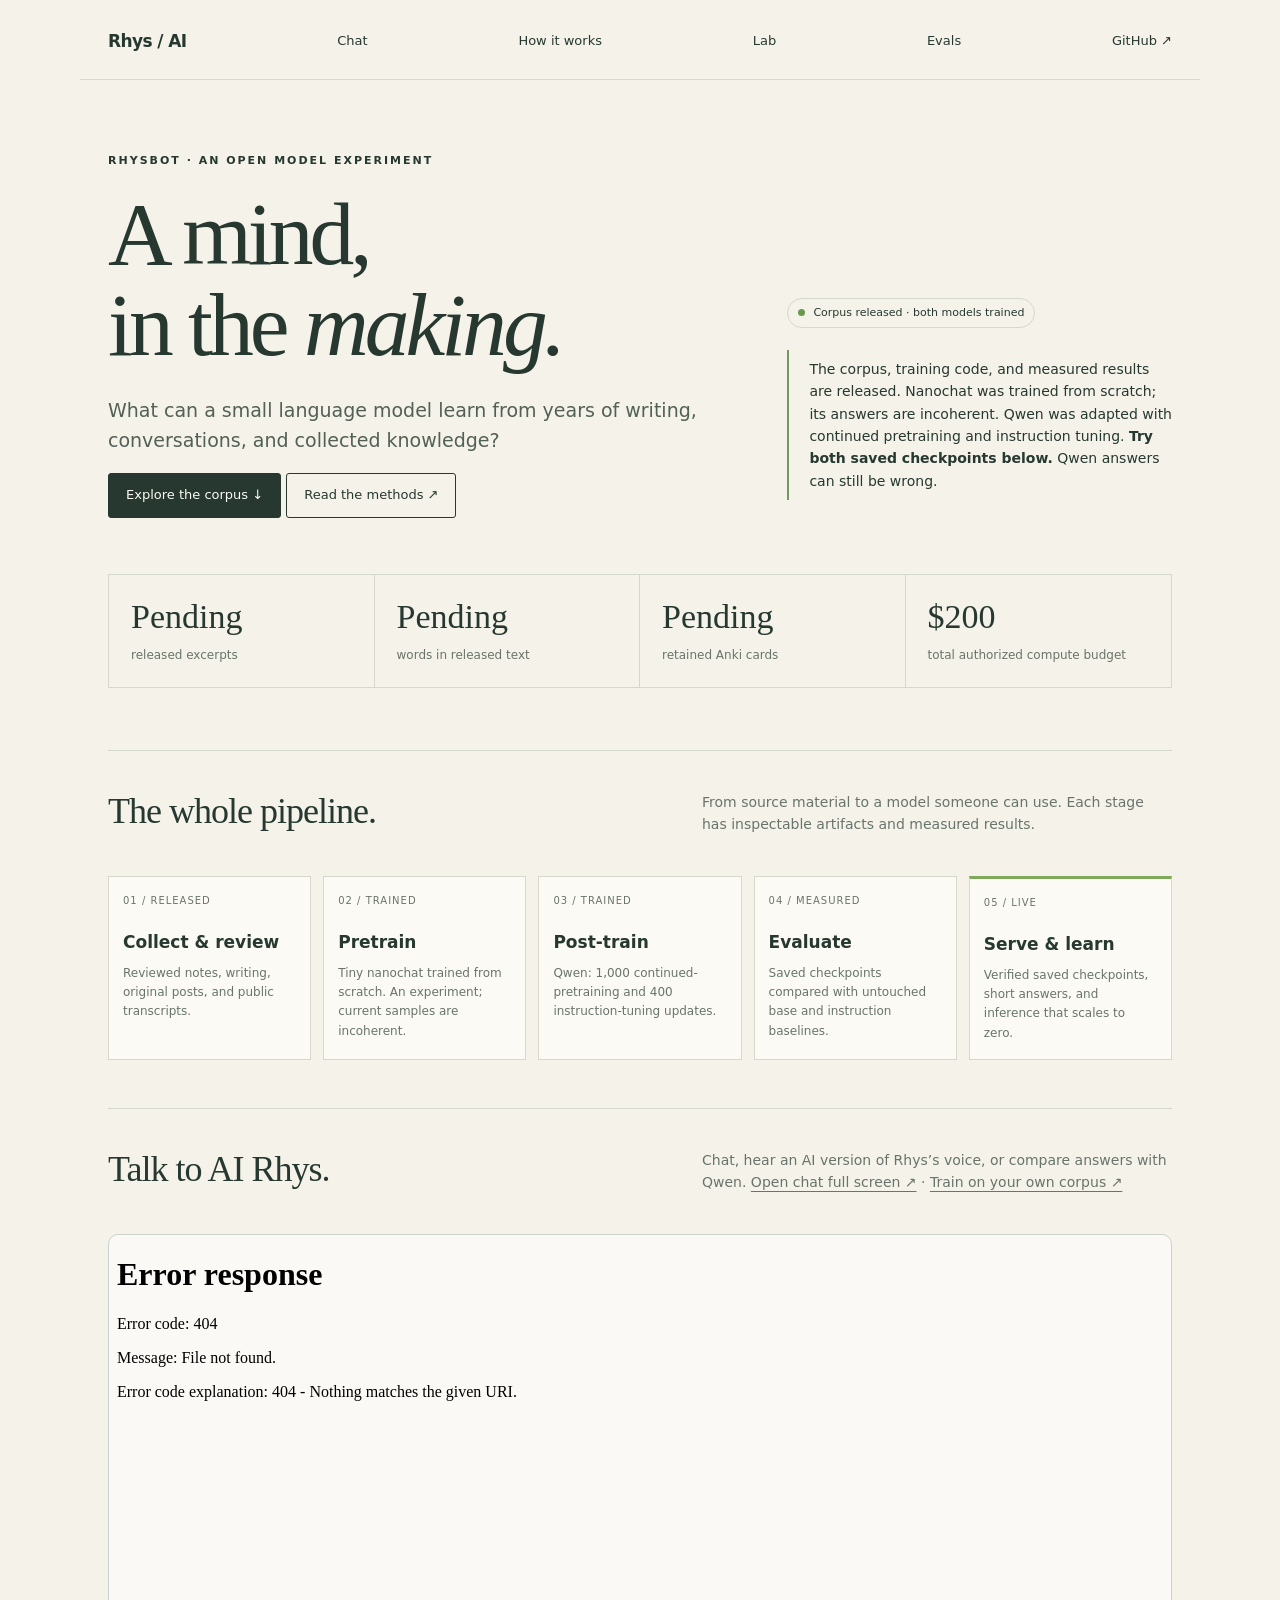
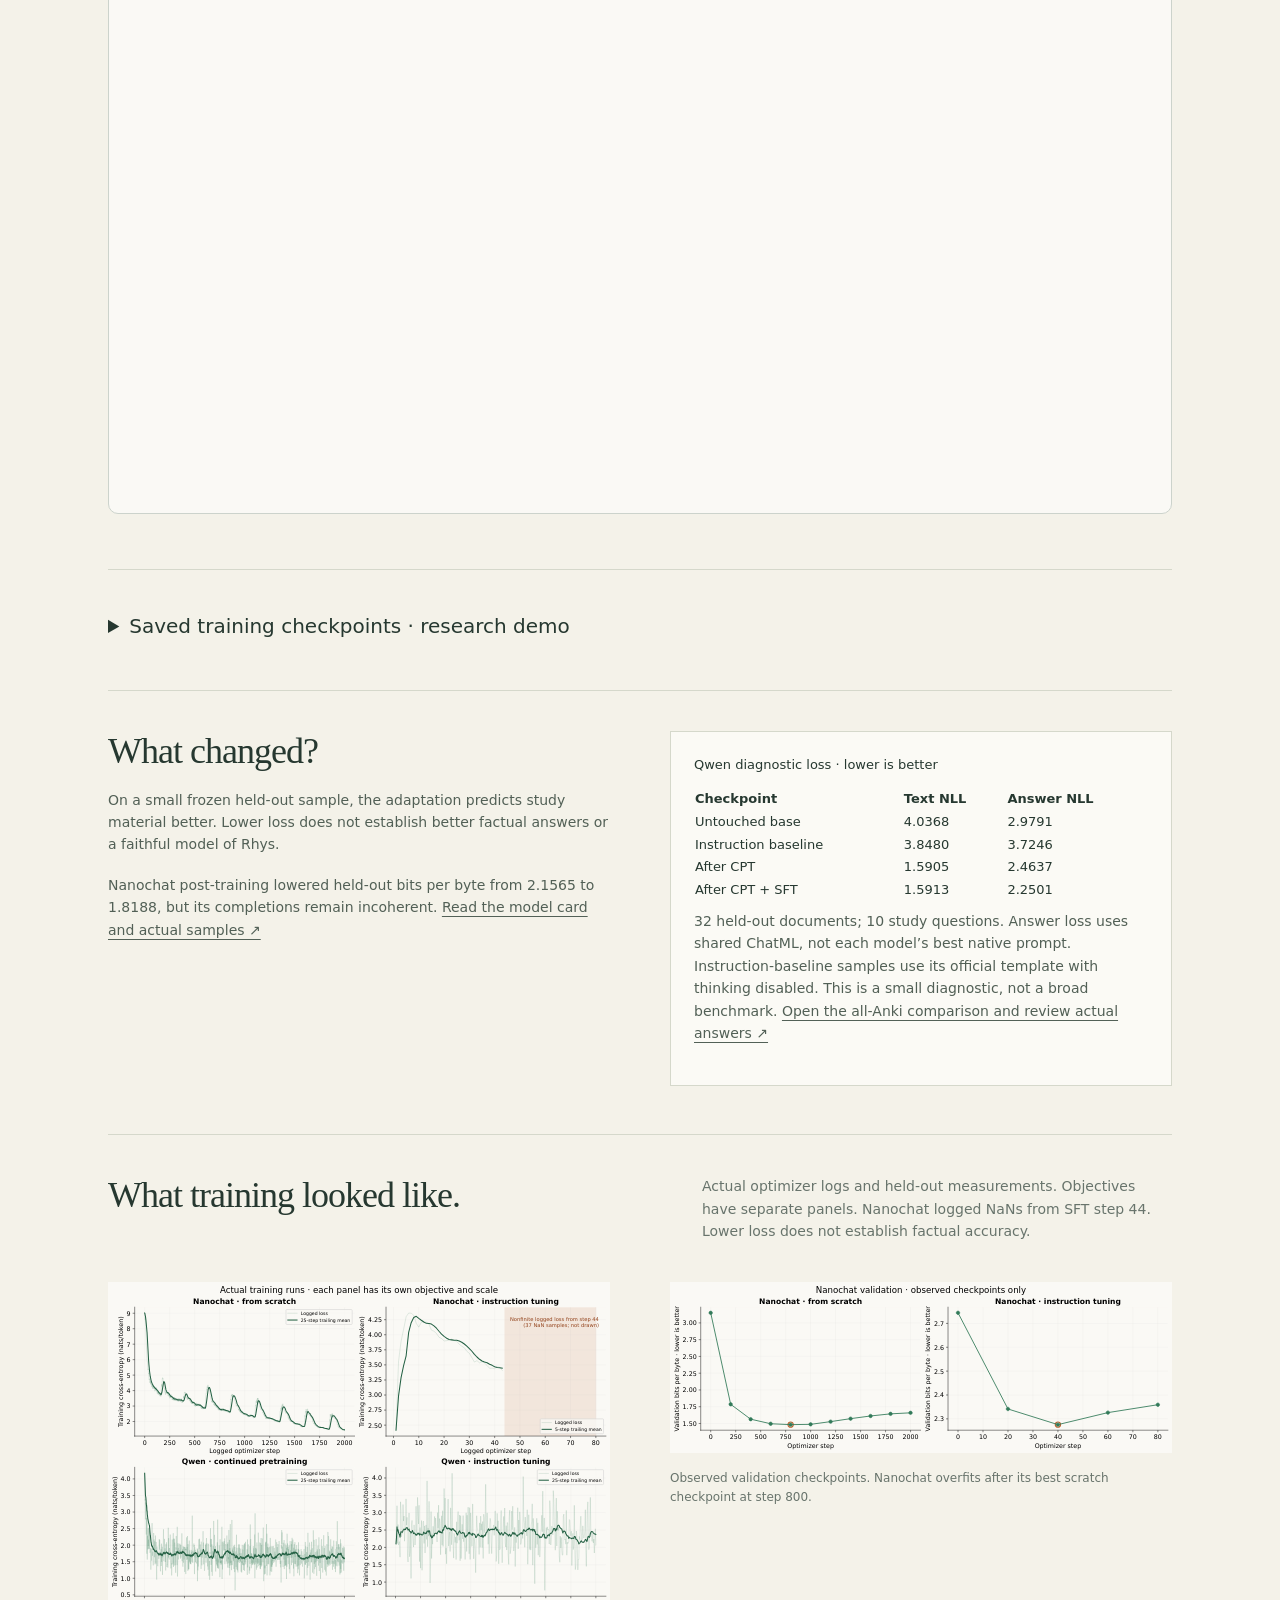
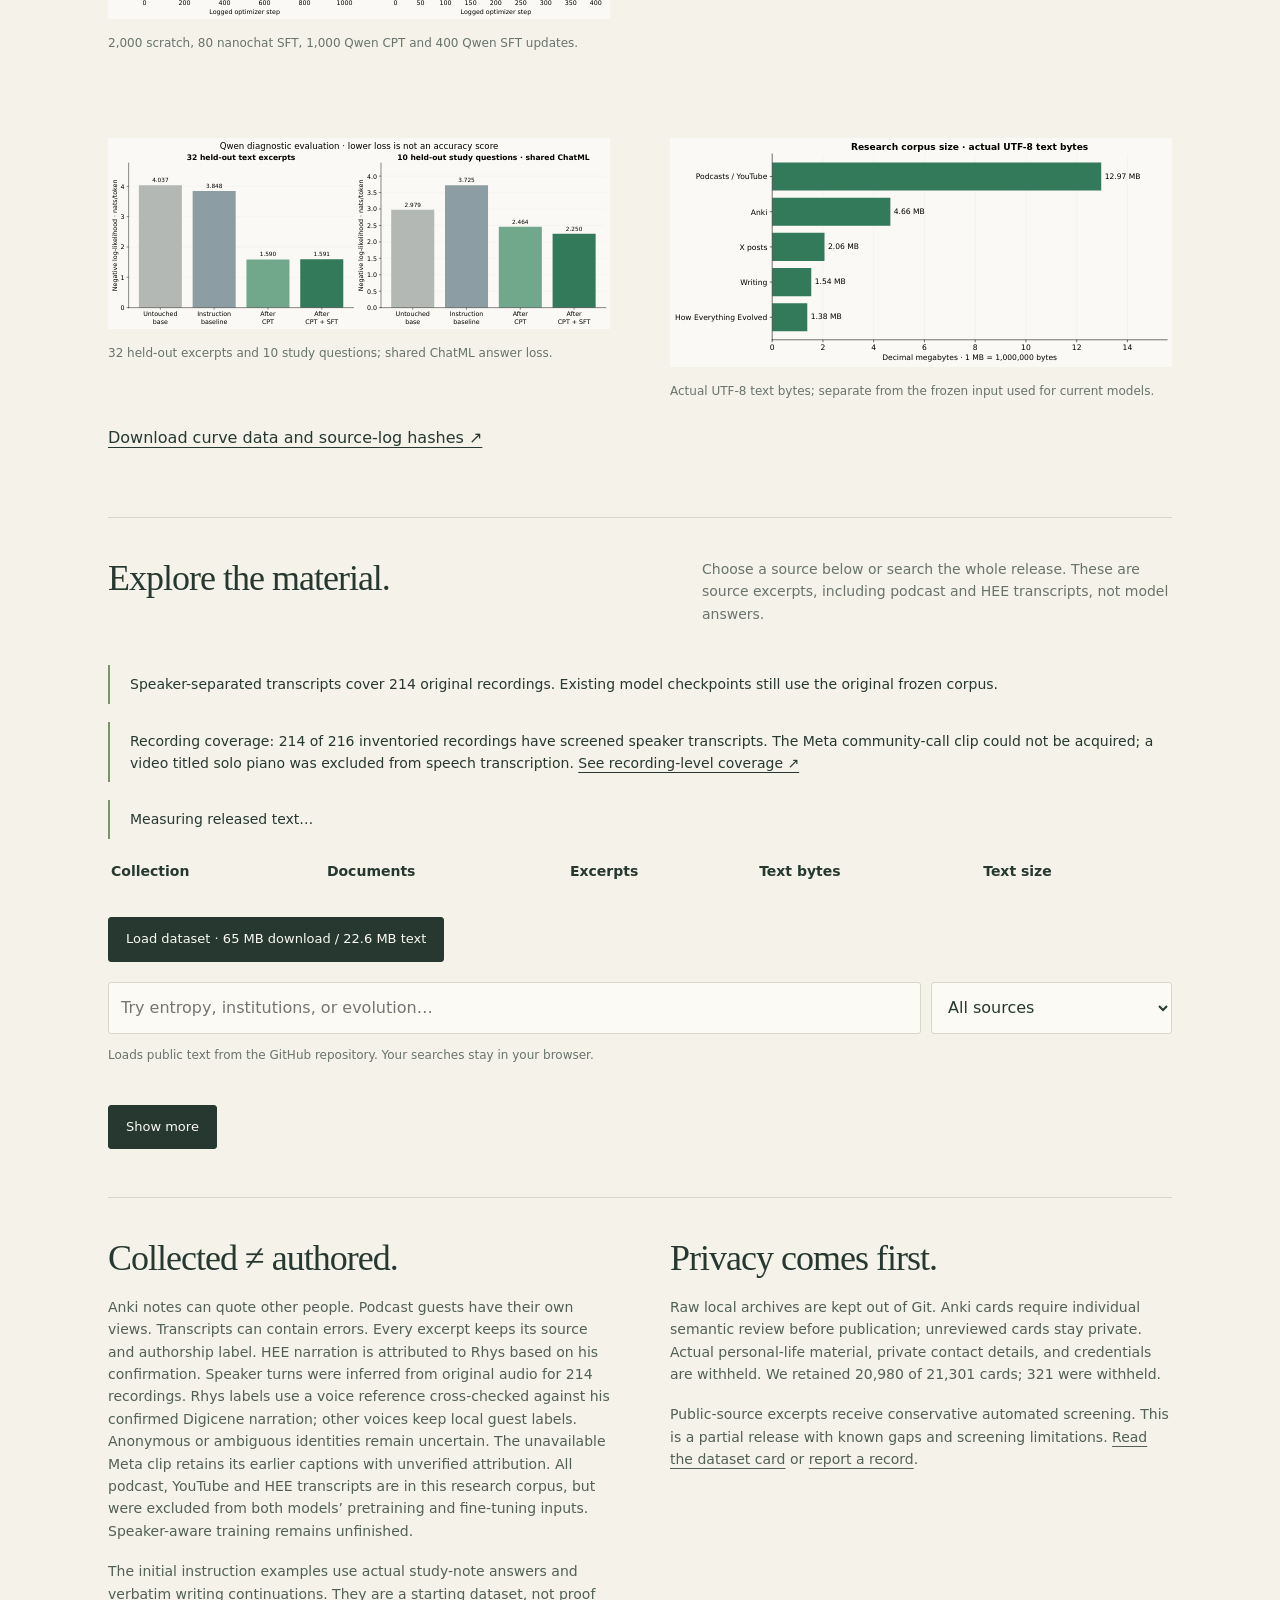
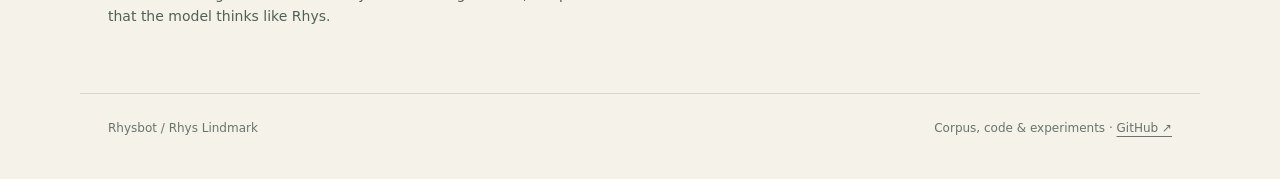
==== commit bf880c73: "Publish inspectable Anki dashboard and verify the hosted playground" ====
--- a/site/index.html
+++ b/site/index.html
@@ -2,13 +2,13 @@
 <html lang="en"><head><meta charset="utf-8"><meta name="viewport" content="width=device-width,initial-scale=1"><title>Rhysbot — a mind, in the making</title><meta name="description" content="An open experiment in training a small model on Rhys Lindmark's public writing and curated knowledge. Explore the corpus, methods, and progress."><link rel="canonical" href="https://ai.rhyslindmark.com/rhysbot/"><style>
 :root{--paper:#f4f2e9;--ink:#263830;--muted:#68746c;--line:#d5d8cb;--accent:#c4ef98;--white:#fbfaf5}*{box-sizing:border-box}body{margin:0;background:var(--paper);color:var(--ink);font:16px/1.6 system-ui,-apple-system,sans-serif}a{color:inherit;text-underline-offset:4px}button,input,select{font:inherit}main,nav,footer{max-width:1120px;margin:auto;padding:0 28px}nav{display:flex;align-items:center;justify-content:space-between;padding-top:28px;padding-bottom:24px;border-bottom:1px solid var(--line)}nav a{text-decoration:none;font-size:13px}nav .brand{font-size:17px;font-weight:700;letter-spacing:-.6px}.eyebrow{font-size:11px;letter-spacing:2px;font-weight:650;text-transform:uppercase}.hero{padding:72px 0 44px;display:grid;grid-template-columns:1.6fr 1fr;gap:64px;align-items:end}h1{font:clamp(54px,7vw,96px)/1.02 Georgia,serif;letter-spacing:-4px;margin:18px 0 24px;font-weight:400}h1 em{font-weight:400}h2{font:36px/1.15 Georgia,serif;letter-spacing:-1px;margin:0 0 16px}h3{font-size:17px;margin:0 0 8px}p{margin:0 0 18px}.intro{font-size:19px;max-width:600px;color:#526056}.note{border-left:2px solid #779565;padding:8px 0 8px 20px;font-size:14px}.pill{display:inline-flex;align-items:center;gap:8px;border:1px solid var(--line);padding:5px 10px;border-radius:99px;font-size:11px}.dot{width:7px;height:7px;background:#68994c;border-radius:50%}.metrics{display:grid;grid-template-columns:repeat(4,1fr);border:1px solid var(--line);margin:12px 0 62px}.metric{padding:22px;border-right:1px solid var(--line)}.metric:last-child{border:0}.number{font:34px/1.2 Georgia,serif;display:block}.caption{font-size:12px;color:var(--muted);margin-top:8px;display:block}.section{border-top:1px solid var(--line);padding:40px 0 48px}.section-head{display:flex;justify-content:space-between;gap:30px;align-items:start;margin-bottom:22px}.section-head p{max-width:470px;color:var(--muted);font-size:14px}.pipeline{display:grid;grid-template-columns:repeat(5,1fr);gap:12px}.step{padding:16px 14px;background:var(--white);border:1px solid var(--line);min-height:145px}.step small{display:block;font-size:10px;letter-spacing:1px;color:var(--muted);margin-bottom:20px}.step p{font-size:12px;color:var(--muted);margin:0}.step.active{border-top:3px solid #7ea85a}.toolbar{display:flex;gap:10px;margin:20px 0 12px}input,select{background:var(--white);color:var(--ink);border:1px solid var(--line);padding:12px;border-radius:3px;min-width:0}input{flex:1}button,.button{border:1px solid var(--ink);border-radius:3px;background:var(--ink);color:var(--white);padding:11px 17px;cursor:pointer;text-decoration:none;display:inline-block;font-size:13px}button:hover,.button:hover{background:#3d5146}.button.secondary{background:transparent;color:var(--ink)}button:disabled{opacity:.5;cursor:default}.results{display:grid;grid-template-columns:repeat(2,1fr);gap:14px}.record{background:var(--white);border:1px solid var(--line);padding:23px;overflow-wrap:anywhere}.record .meta{display:flex;gap:12px;font-size:10px;text-transform:uppercase;letter-spacing:.6px;color:var(--muted);margin-bottom:12px}.record p{font-size:14px;white-space:pre-line}.record .source{font-size:12px}.record details{font-size:12px;color:var(--muted)}.status{font-size:12px;color:var(--muted);margin:8px 0 20px}.two-col{display:grid;grid-template-columns:1fr 1fr;gap:60px}.two-col p,.two-col li{font-size:14px;color:#526056}ul{padding-left:20px}footer{padding-top:25px;padding-bottom:40px;border-top:1px solid var(--line);font-size:12px;color:var(--muted);display:flex;justify-content:space-between;gap:20px}:focus-visible{outline:3px solid #91b573;outline-offset:3px}@media(max-width:700px){main,nav,footer{padding-left:20px;padding-right:20px}.hero{grid-template-columns:1fr;gap:24px;padding-top:40px}h1{letter-spacing:-2.5px}.metrics{grid-template-columns:1fr 1fr;margin-bottom:40px}.metric:nth-child(2){border:0}.metric:nth-child(-n+2){border-bottom:1px solid var(--line)}.pipeline{grid-template-columns:1fr 1fr}.section-head,.two-col{display:block}.two-col>div+div{margin-top:28px}.results{grid-template-columns:1fr}.toolbar{flex-wrap:wrap}.toolbar input{flex-basis:100%}.step{min-height:120px}.section{padding-top:30px}footer{flex-direction:column}}
 </style></head><body>
-<nav><a class="brand" href="https://ai.rhyslindmark.com/">Rhys / AI</a><a href="https://github.com/Rhys-Lindmark/rhysbot">Explore on GitHub ↗</a></nav>
+<nav style="gap:16px;flex-wrap:wrap"><a class="brand" href="https://ai.rhyslindmark.com/">Rhys / AI</a><a href="/rhysbot/chat/">Chat</a><a href="/rhysbot/learn/">How it works</a><a href="/rhysbot/lab/">Lab</a><a href="/rhysbot/evals/">Evals</a><a href="https://github.com/Rhys-Lindmark/rhysbot">GitHub ↗</a></nav>
 <main>
 <section class="hero"><div><div class="eyebrow">Rhysbot · an open model experiment</div><h1>A mind,<br>in the <em>making.</em></h1><p class="intro">What can a small language model learn from years of writing, conversations, and collected knowledge?</p><a class="button" href="#corpus">Explore the corpus ↓</a> <a class="button secondary" href="https://github.com/Rhys-Lindmark/rhysbot/blob/main/docs/DATASET_CARD.md">Read the methods ↗</a></div><div><span class="pill"><span class="dot"></span> Corpus released · both models trained</span><p class="note" style="margin-top:22px">The corpus, training code, and measured results are released. Nanochat was trained from scratch; its answers are incoherent. Qwen was adapted with continued pretraining and instruction tuning. <strong>Try both saved checkpoints below.</strong> Qwen answers can still be wrong.</p></div></section>
 <div class="metrics" aria-label="Released corpus statistics"><div class="metric"><span class="number" id="records">—</span><span class="caption">released excerpts</span></div><div class="metric"><span class="number" id="words">—</span><span class="caption">words in released text</span></div><div class="metric"><span class="number" id="anki">—</span><span class="caption">retained Anki cards</span></div><div class="metric"><span class="number">$200</span><span class="caption">total authorized compute budget</span></div></div>
 <section class="section"><div class="section-head"><h2>The whole pipeline.</h2><p>From source material to a model someone can use. Each stage has inspectable artifacts and measured results.</p></div><div class="pipeline"><div class="step"><small>01 / RELEASED</small><h3>Collect & review</h3><p>Reviewed notes, writing, original posts, and public transcripts.</p></div><div class="step"><small>02 / TRAINED</small><h3>Pretrain</h3><p>Tiny nanochat trained from scratch. An experiment; current samples are incoherent.</p></div><div class="step"><small>03 / TRAINED</small><h3>Post-train</h3><p>Qwen: 1,000 continued-pretraining and 400 instruction-tuning updates.</p></div><div class="step"><small>04 / MEASURED</small><h3>Evaluate</h3><p>Saved checkpoints compared with untouched base and instruction baselines.</p></div><div class="step active"><small>05 / LIVE</small><h3>Serve & learn</h3><p>Verified saved checkpoints, short answers, and inference that scales to zero.</p></div></div></section>
 <section class="section" id="chat"><div class="section-head"><h2>Talk to AI Rhys.</h2><p>Chat, hear an AI version of Rhys’s voice, or compare answers with Qwen. <a href="/rhysbot/chat/">Open chat full screen ↗</a> · <a href="/rhysbot/train/">Train on your own corpus ↗</a></p></div><iframe src="/rhysbot/chat/?embedded=1" title="Rhysbot conversation and Qwen comparison" allow="microphone" style="width:100%;height:880px;border:1px solid #ccd3cc;border-radius:10px;background:#faf9f5" loading="eager"></iframe></section><details class="section"><summary style="cursor:pointer;font-size:20px">Saved training checkpoints · research demo</summary><section class="section" id="rhysbot-demo"><div class="section-head"><h2>Try the saved checkpoints.</h2><p>Explore a tiny model trained from scratch and a Qwen adaptation. Nanochat is a toy experiment, with incoherent samples so far. Each answer identifies its actual checkpoint. Answers are limited to 64 tokens; a cold start can take a minute.</p></div><form id="demo-form"><div class="toolbar"><select id="demo-model" aria-label="Choose model" disabled><option value="qwen">Qwen adaptation</option><option value="nanochat">Nanochat from scratch</option></select><input id="demo-prompt" aria-label="Your question for Rhysbot" placeholder="Ask about an idea in the corpus…" disabled></div><div id="rhysbot-verification"></div><button id="demo-send" type="submit" disabled>Generate a short answer</button></form><p id="demo-status" class="status" role="status" aria-live="polite">Connecting to the hosted checkpoint demo… The corpus explorer is ready below.</p><article id="demo-result" class="record" hidden><p id="demo-answer"></p><p id="demo-identity" class="caption"></p><details><summary>Checkpoint &amp; timing</summary><p id="demo-provenance"></p></details></article></section></details>
-<section class="section two-col" id="evaluation"><div><h2>What changed?</h2><p>On a small frozen held-out sample, the adaptation predicts study material better. Lower loss does not establish better factual answers or a faithful model of Rhys.</p><p>Nanochat post-training lowered held-out bits per byte from 2.1565 to 1.8188, but its completions remain incoherent. <a href="https://github.com/Rhys-Lindmark/rhysbot/blob/main/docs/MODEL_CARD.md">Read the model card and actual samples ↗</a></p></div><div class="record"><table style="width:100%;text-align:left;border-collapse:collapse;font-size:13px"><caption style="text-align:left;margin-bottom:12px">Qwen diagnostic loss · lower is better</caption><thead><tr><th>Checkpoint</th><th>Text NLL</th><th>Answer NLL</th></tr></thead><tbody><tr><td>Untouched base</td><td>4.0368</td><td>2.9791</td></tr><tr><td>Instruction baseline</td><td>3.8480</td><td>3.7246</td></tr><tr><td>After CPT</td><td>1.5905</td><td>2.4637</td></tr><tr><td>After CPT + SFT</td><td>1.5913</td><td>2.2501</td></tr></tbody></table><p class="caption">32 held-out documents; 10 study questions. Answer loss uses shared ChatML, not each model’s best native prompt. Instruction-baseline samples use its official template with thinking disabled. This is a small diagnostic, not a broad benchmark.</p></div></section>
+<section class="section two-col" id="evaluation"><div><h2>What changed?</h2><p>On a small frozen held-out sample, the adaptation predicts study material better. Lower loss does not establish better factual answers or a faithful model of Rhys.</p><p>Nanochat post-training lowered held-out bits per byte from 2.1565 to 1.8188, but its completions remain incoherent. <a href="https://github.com/Rhys-Lindmark/rhysbot/blob/main/docs/MODEL_CARD.md">Read the model card and actual samples ↗</a></p></div><div class="record"><table style="width:100%;text-align:left;border-collapse:collapse;font-size:13px"><caption style="text-align:left;margin-bottom:12px">Qwen diagnostic loss · lower is better</caption><thead><tr><th>Checkpoint</th><th>Text NLL</th><th>Answer NLL</th></tr></thead><tbody><tr><td>Untouched base</td><td>4.0368</td><td>2.9791</td></tr><tr><td>Instruction baseline</td><td>3.8480</td><td>3.7246</td></tr><tr><td>After CPT</td><td>1.5905</td><td>2.4637</td></tr><tr><td>After CPT + SFT</td><td>1.5913</td><td>2.2501</td></tr></tbody></table><p class="caption">32 held-out documents; 10 study questions. Answer loss uses shared ChatML, not each model’s best native prompt. Instruction-baseline samples use its official template with thinking disabled. This is a small diagnostic, not a broad benchmark. <a href="/rhysbot/evals/">Open the all-Anki comparison and review actual answers ↗</a></p></div></section>
 <section class="section" id="training-graphs"><div class="section-head"><h2>What training looked like.</h2><p>Actual optimizer logs and held-out measurements. Objectives have separate panels. Nanochat logged NaNs from SFT step 44. Lower loss does not establish factual accuracy.</p></div><div class="two-col"><figure style="margin:0 0 24px"><a href="charts/training-loss.svg"><img src="charts/training-loss.svg" alt="Actual training loss across scratch, continued pretraining and instruction tuning" loading="lazy" style="width:100%;height:auto"></a><figcaption class="caption">2,000 scratch, 80 nanochat SFT, 1,000 Qwen CPT and 400 Qwen SFT updates.</figcaption></figure><figure style="margin:0 0 24px"><a href="charts/nanochat-validation.svg"><img src="charts/nanochat-validation.svg" alt="Nanochat validation loss worsening after step 800" loading="lazy" style="width:100%;height:auto"></a><figcaption class="caption">Observed validation checkpoints. Nanochat overfits after its best scratch checkpoint at step 800.</figcaption></figure><figure style="margin:0 0 24px"><a href="charts/qwen-evaluation.svg"><img src="charts/qwen-evaluation.svg" alt="Qwen held-out prediction losses across four checkpoints" loading="lazy" style="width:100%;height:auto"></a><figcaption class="caption">32 held-out excerpts and 10 study questions; shared ChatML answer loss.</figcaption></figure><figure style="margin:0 0 24px"><a href="charts/corpus-bytes.svg"><img src="charts/corpus-bytes.svg" alt="Research corpus size by collection" loading="lazy" style="width:100%;height:auto"></a><figcaption class="caption">Actual UTF-8 text bytes; separate from the frozen input used for current models.</figcaption></figure></div><p><a href="https://github.com/Rhys-Lindmark/rhysbot/blob/main/results/training-curves.json">Download curve data and source-log hashes ↗</a></p></section><section class="section" id="corpus"><div class="section-head"><h2>Explore the material.</h2><p>Choose a source below or search the whole release. These are source excerpts, including podcast and HEE transcripts, not model answers.</p></div><p id="speaker-coverage" class="note">Speaker-separated transcripts cover 214 original recordings. Existing model checkpoints still use the original frozen corpus.</p><p class="note">Recording coverage: 214 of 216 inventoried recordings have screened speaker transcripts. The Meta community-call clip could not be acquired; a video titled solo piano was excluded from speech transcription. <a href="https://github.com/Rhys-Lindmark/rhysbot/blob/main/docs/speaker-coverage.json">See recording-level coverage ↗</a></p><p id="corpus-byte-summary" class="note">Measuring released text…</p><div style="overflow-x:auto"><table style="width:100%;text-align:left;font-size:14px"><thead><tr><th>Collection</th><th>Documents</th><th>Excerpts</th><th>Text bytes</th><th>Text size</th></tr></thead><tbody id="corpus-byte-table"></tbody></table></div><div id="source-links" class="toolbar" style="flex-wrap:wrap" aria-label="Browse corpus by source"></div><button id="load">Load dataset · 65 MB download / 22.6 MB text</button><div class="toolbar"><input id="query" type="search" aria-label="Search released corpus" placeholder="Try entropy, institutions, or evolution…" disabled><select id="source" aria-label="Filter by source"><option value="">All sources</option><option value="anki">Anki</option><option value="writing">Writing</option><option value="hee">How Everything Evolved</option><option value="podcasts_youtube">Podcasts / YouTube</option><option value="x">X posts</option></select></div><p id="search-status" class="status" role="status" aria-live="polite">Loads public text from the GitHub repository. Your searches stay in your browser.</p><div id="results" class="results"></div><button id="more" hidden style="margin-top:20px">Show more</button></section>
 <section class="section two-col"><div><h2>Collected ≠ authored.</h2><p>Anki notes can quote other people. Podcast guests have their own views. Transcripts can contain errors. Every excerpt keeps its source and authorship label. HEE narration is attributed to Rhys based on his confirmation. Speaker turns were inferred from original audio for 214 recordings. Rhys labels use a voice reference cross-checked against his confirmed Digicene narration; other voices keep local guest labels. Anonymous or ambiguous identities remain uncertain. The unavailable Meta clip retains its earlier captions with unverified attribution. All podcast, YouTube and HEE transcripts are in this research corpus, but were excluded from both models’ pretraining and fine-tuning inputs. Speaker-aware training remains unfinished.</p><p>The initial instruction examples use actual study-note answers and verbatim writing continuations. They are a starting dataset, not proof that the model thinks like Rhys.</p></div><div><h2>Privacy comes first.</h2><p>Raw local archives are kept out of Git. Anki cards require individual semantic review before publication; unreviewed cards stay private. Actual personal-life material, private contact details, and credentials are withheld. We retained 20,980 of 21,301 cards; 321 were withheld.</p><p>Public-source excerpts receive conservative automated screening. This is a partial release with known gaps and screening limitations. <a href="https://github.com/Rhys-Lindmark/rhysbot/blob/main/docs/DATASET_CARD.md">Read the dataset card</a> or <a href="https://github.com/Rhys-Lindmark/rhysbot/issues">report a record</a>.</p></div></section>
 </main><footer><span>Rhysbot / Rhys Lindmark</span><span>Corpus, code & experiments · <a href="https://github.com/Rhys-Lindmark/rhysbot">GitHub ↗</a></span></footer>
